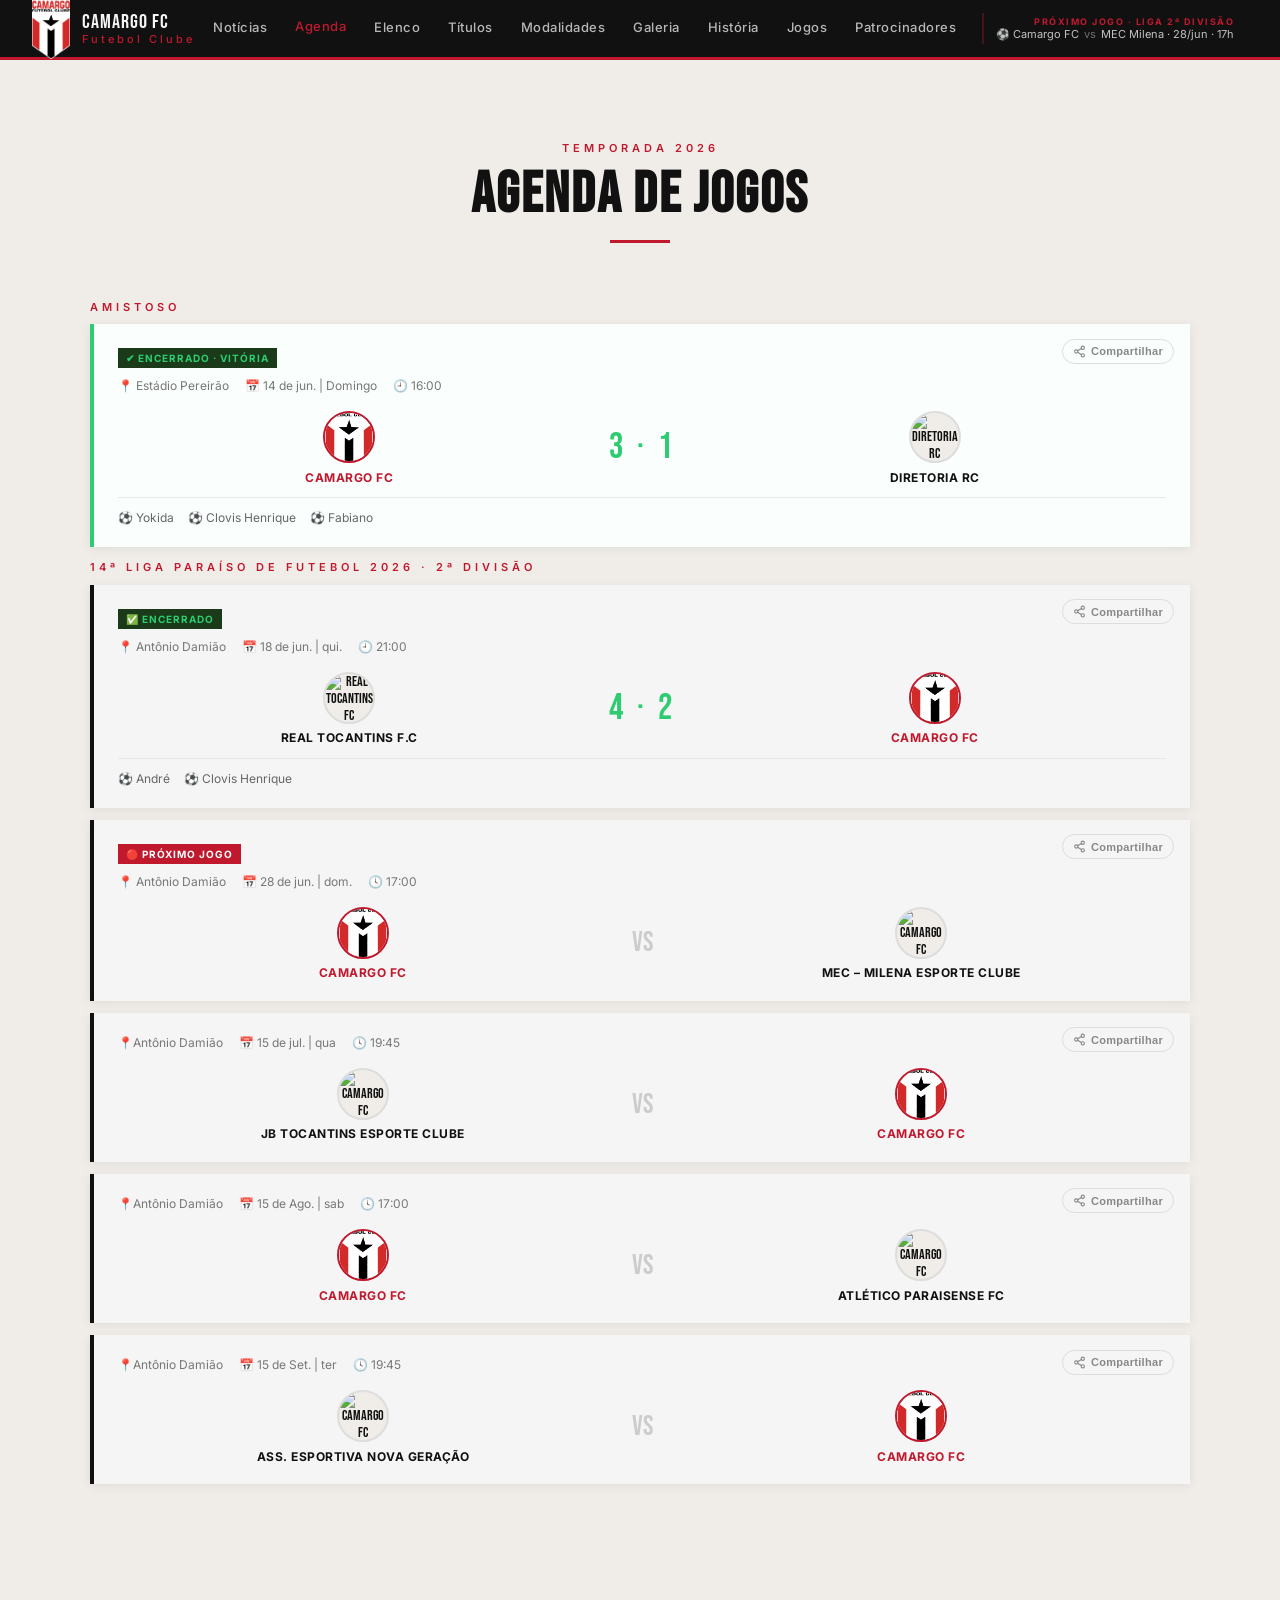
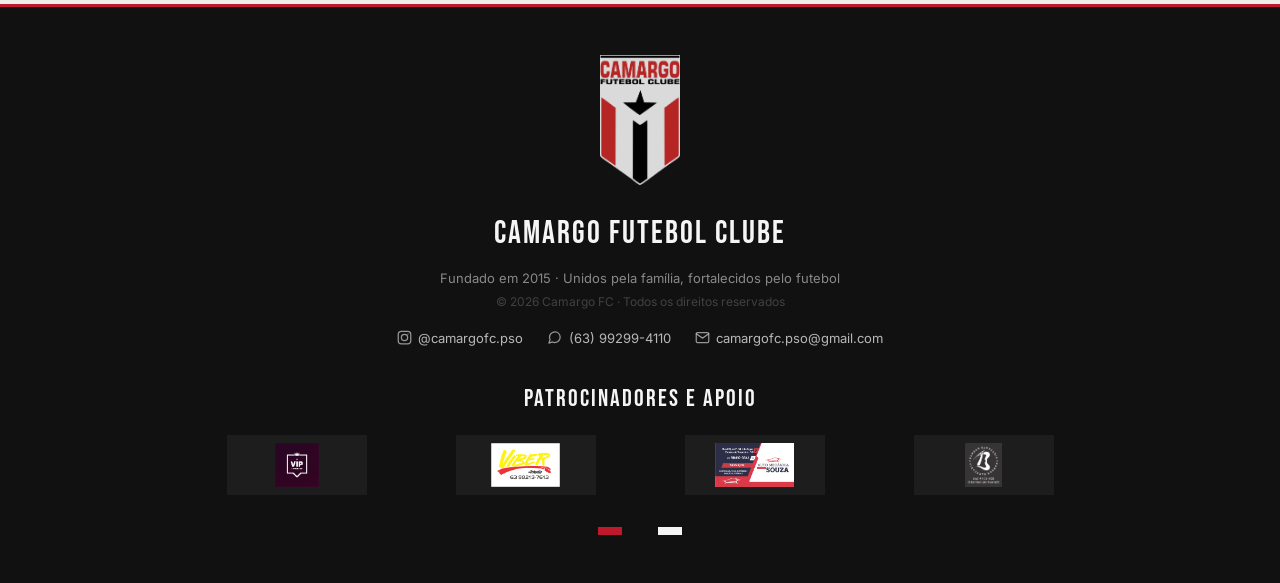
==== agenda.html @ 4cabebe1 "Update agenda.html" ====
<!DOCTYPE html>
<html lang="pt-BR">
<head>
<meta charset="UTF-8">
<meta name="viewport" content="width=device-width, initial-scale=1.0">
<title>Agenda · Camargo Futebol Clube</title>
<link href="https://fonts.googleapis.com/css2?family=Bebas+Neue&family=Inter:wght@400;500;600;700&display=swap" rel="stylesheet">
<link rel="stylesheet" href="style.css">
</head>
<body>

<!-- LIGHTBOX -->
<div id="lightbox">
  <button id="lb-fechar">✕</button>
  <div id="lb-contador"></div>
  <button id="lb-prev">&#8249;</button>
  <div id="lb-img-wrap">
    <img id="lb-img" src="" alt="">
  </div>
  <button id="lb-next">&#8250;</button>
  <div id="lb-legenda"><span id="lb-sub"></span></div>
</div>

<!-- NAV -->
<nav>
  <a class="nav-logo" href="index.html">
    <div class="nav-escudo"><img src="LOGOSITE.png" alt="Escudo Camargo FC"></div>
    <div class="nav-nome">Camargo FC <span>Futebol Clube</span></div>
  </a>
  <div class="nav-links">
    <a href="noticias.html#competicoes">Notícias</a>
    <a href="agenda.html#agenda" class="nav-ativo">Agenda</a>
    <a href="elenco.html#elenco">Elenco</a>
    <a href="titulos.html#titulos">Títulos</a>
    <a href="modalidades.html#modalidades">Modalidades</a>
    <a href="galeria.html#galeria">Galeria</a>
    <a href="historia.html#historia">História</a>
    <a href="jogos.html#jogos">Jogos</a>
    <a href="patrocinadores.html#patrocinadores">Patrocinadores</a>
  </div>
  <a href="agenda.html#agenda" class="nav-proximo-jogo">
    <span class="nav-pj-label">Próximo Jogo · Liga 2ª Divisão</span>
    <span class="nav-pj-info">⚽ Camargo FC <em>vs</em> MEC Milena · 28/jun · 17h</span>
  </a>
  <button class="nav-hamburger" id="navHamburger" aria-label="Menu">
    <span></span><span></span><span></span>
  </button>
</nav>

<!-- DRAWER MOBILE -->
<div class="nav-drawer" id="navDrawer">
  <a href="noticias.html#competicoes" class="drawer-link">Notícias</a>
  <a href="agenda.html#agenda" class="drawer-link">Agenda</a>
  <a href="elenco.html#elenco" class="drawer-link">Elenco</a>
  <a href="titulos.html#titulos" class="drawer-link">Títulos</a>
  <a href="modalidades.html#modalidades" class="drawer-link">Modalidades</a>
  <a href="galeria.html#galeria" class="drawer-link">Galeria</a>
  <a href="historia.html#historia" class="drawer-link">História</a>
  <a href="jogos.html#jogos" class="drawer-link">Jogos</a>
  <a href="patrocinadores.html#patrocinadores" class="drawer-link">Patrocinadores</a>
</div>
<div style="height:60px;"></div>

<!-- AGENDA -->
<section id="agenda">
  <div class="container">
    <div class="section-header">
      <p class="section-eyebrow">Temporada 2026</p>
      <h2 class="section-title">Agenda de Jogos</h2>
      <div class="section-divider"></div>
    </div>
   <!-- AMISTOSO -->
   <p class="section-eyebrow">AMISTOSO</p>
     <div class="agenda-grupo">
      <div class="agenda-jogo" style="border-left-color:#2ecc71; background:#fafffe;">
        <span class="agenda-badge-encerrado">✔ Encerrado · Vitória</span>
        <div class="agenda-jogo-meta">
          <span>📍 Estádio Pereirão</span>
          <span>📅 14 de jun. | Domingo</span>
          <span>🕘 16:00</span>
        </div>
        <div class="agenda-jogo-times">
          <div class="agenda-time destaque">
            <div class="agenda-time-escudo"><img src="LOGOSITE.png" alt="Camargo FC"></div>
            <div class="agenda-time-nome">Camargo FC</div>
          </div>
          <div class="agenda-placar-final">3 · 1</div>
          <div class="agenda-time">
            <div class="agenda-time-escudo"><img src="Diretoria.jpeg" alt="Diretoria RC"></div>
            <div class="agenda-time-nome">Diretoria RC</div>
          </div>
        </div>
        <div class="agenda-gols">
          <span class="agenda-gol-item">Yokida</span>
          <span class="agenda-gol-item">Clovis Henrique</span>
          <span class="agenda-gol-item">Fabiano</span>
        </div>
      </div>
    <!-- Jogo 1 -->
   <p class="section-eyebrow">14ª Liga Paraíso de Futebol 2026 · 2ª Divisão</p>
    <div class="agenda-grupo">
      <div class="agenda-jogo">
        <span class="agenda-badge-encerrado">✅ Encerrado</span>
        <div class="agenda-jogo-meta">
          <span>📍 Antônio Damião</span>
          <span>📅 18 de jun. | qui.</span>
          <span>🕘 21:00</span>
        </div>
        <div class="agenda-jogo-times">
          <div class="agenda-time">
            <div class="agenda-time-escudo"><img src="Real_tocantins.png" alt="Real Tocantins FC"></div>
            <div class="agenda-time-nome">Real Tocantins F.C</div>
          </div>
          <div class="agenda-placar-final">4 · 2</div>
          <div class="agenda-time destaque">
            <div class="agenda-time-escudo"><img src="LOGOSITE.png" alt="Camargo FC"></div>
            <div class="agenda-time-nome">Camargo FC</div>
          </div>
        </div>
        <div class="agenda-gols">
          <span class="agenda-gol-item">André</span>
          <span class="agenda-gol-item">Clovis Henrique</span>
        </div>
      </div>

      <!-- Jogo 2 -->
      <div class="agenda-jogo">
        <span class="agenda-badge-proximo">🔴 Próximo jogo</span>
        <div class="agenda-jogo-meta">
          <span>📍 Antônio Damião</span>
          <span>📅 28 de jun. | dom.</span>
          <span>🕓 17:00</span>
        </div>
        <div class="agenda-jogo-times">
          <div class="agenda-time destaque">
            <div class="agenda-time-escudo"><img src="LOGOSITE.png" alt="Camargo FC"></div>
            <div class="agenda-time-nome">Camargo FC</div>
          </div>
          <div class="agenda-vs">VS</div>
          <div class="agenda-time">
            <div class="agenda-time-escudo"><img src="Milena.png" alt="Camargo FC"></div>
            <div class="agenda-time-nome">MEC – Milena Esporte Clube</div>
          </div>
        </div>
      </div>

      <!-- Jogo 3 -->
      <div class="agenda-jogo">
        <div class="agenda-jogo-meta">
          <span>📍Antônio Damião</span>
          <span>📅 15 de jul. | qua </span>
          <span>🕓 19:45 </span>
        </div>
        <div class="agenda-jogo-times">
          <div class="agenda-time">
            <div class="agenda-time-escudo"><img src="JBtocantins.jpeg" alt="Camargo FC"></div>
            <div class="agenda-time-nome">JB Tocantins Esporte Clube</div>
          </div>
          <div class="agenda-vs">VS</div>
          <div class="agenda-time destaque">
            <div class="agenda-time-escudo"><img src="LOGOSITE.png" alt="Camargo FC"></div>
            <div class="agenda-time-nome">Camargo FC</div>
          </div>
        </div>
      </div>

      <!-- Jogo 4 -->
      <div class="agenda-jogo">
        <div class="agenda-jogo-meta">
          <span>📍Antônio Damião</span>
          <span>📅 15 de Ago. | sab </span>
          <span>🕓 17:00</span>
        </div>
        <div class="agenda-jogo-times">
          <div class="agenda-time destaque">
            <div class="agenda-time-escudo"><img src="LOGOSITE.png" alt="Camargo FC"></div>
            <div class="agenda-time-nome">Camargo FC</div>
          </div>
          <div class="agenda-vs">VS</div>
          <div class="agenda-time">
            <div class="agenda-time-escudo"><img src="Atl_paraisense.jpeg" alt="Camargo FC"></div>
            <div class="agenda-time-nome">Atlético Paraisense FC</div>
          </div>
        </div>
      </div>

      <!-- Jogo 5 -->
      <div class="agenda-jogo">
        <div class="agenda-jogo-meta">
          <span>📍Antônio Damião</span>
          <span>📅 15 de Set. | ter </span>
          <span>🕓 19:45</span>
        </div>
        <div class="agenda-jogo-times">
          <div class="agenda-time">
            <div class="agenda-time-escudo"><img src="NG.png" alt="Camargo FC"></div>
            <div class="agenda-time-nome">Ass. Esportiva Nova Geração</div>
          </div>
          <div class="agenda-vs">VS</div>
          <div class="agenda-time destaque">
            <div class="agenda-time-escudo"><img src="LOGOSITE.png" alt="Camargo FC"></div>
            <div class="agenda-time-nome">Camargo FC</div>
          </div>
        </div>
      </div>
    </div>
  </div>
</section>


<!-- FOOTER -->
<footer>
  <img class="footer-escudo" src="LOGOSITE.png" alt="Escudo Camargo FC">
  <div class="footer-logo">Camargo Futebol Clube</div>
  <p>Fundado em 2015 · Unidos pela família, fortalecidos pelo futebol</p>
  <p style="margin-top:0.25rem; font-size: 12px; opacity: 0.4;">© 2026 Camargo FC · Todos os direitos reservados</p>
  <div class="footer-contatos">
    <a href="https://instagram.com/camargofc.pso" target="_blank" rel="noopener" class="footer-contato-item">
      <svg viewBox="0 0 24 24" fill="none" stroke="currentColor" stroke-width="2" stroke-linecap="round" stroke-linejoin="round"><rect x="2" y="2" width="20" height="20" rx="5"/><circle cx="12" cy="12" r="5"/><circle cx="17.5" cy="6.5" r="1" fill="currentColor" stroke="none"/></svg>
      @camargofc.pso
    </a>
    <a href="https://wa.me/5563992994110" target="_blank" rel="noopener" class="footer-contato-item">
      <svg viewBox="0 0 24 24" fill="none" stroke="currentColor" stroke-width="2" stroke-linecap="round" stroke-linejoin="round"><path d="M21 11.5a8.38 8.38 0 0 1-.9 3.8 8.5 8.5 0 0 1-7.6 4.7 8.38 8.38 0 0 1-3.8-.9L3 21l1.9-5.7a8.38 8.38 0 0 1-.9-3.8 8.5 8.5 0 0 1 4.7-7.6 8.38 8.38 0 0 1 3.8-.9h.5a8.48 8.48 0 0 1 8 8v.5z"/></svg>
      (63) 99299-4110
    </a>
    <a href="mailto:camargofc.pso@gmail.com" class="footer-contato-item">
      <svg viewBox="0 0 24 24" fill="none" stroke="currentColor" stroke-width="2" stroke-linecap="round" stroke-linejoin="round"><path d="M4 4h16c1.1 0 2 .9 2 2v12c0 1.1-.9 2-2 2H4c-1.1 0-2-.9-2-2V6c0-1.1.9-2 2-2z"/><polyline points="22,6 12,13 2,6"/></svg>
      camargofc.pso@gmail.com
    </a>
  </div>

  
  <div class="footer-patro">
    <div class="footer-patro-title">Patrocinadores e Apoio</div>
    <!-- ALTERE APENAS O NOME DAS IMAGENS ABAIXO -->
    <div class="footer-patro-grid">
      <img src="VIP.png" alt="Patrocinador 1">
      <img src="VIBER.png" alt="Patrocinador 2">
      <img src="SOUZA.png" alt="Patrocinador 3">
      <img src="Bambam.png" alt="Patrocinador 4">
    </div>
  </div>

  <div class="footer-cores">
    <div class="footer-cor" style="background: #c0192e;"></div>
    <div class="footer-cor" style="background: #111111;"></div>
    <div class="footer-cor" style="background: #f5f5f5;"></div>
  </div>
</footer>

<script src="main.js"></script>

</body>
</html>
---- style.css ----
*, *::before, *::after { box-sizing: border-box; margin: 0; padding: 0; }

  :root {
    --vermelho: #c0192e;
    --vermelho-escuro: #8b1120;
    --preto: #111111;
    --preto-suave: #1c1c1c;
    --cinza-escuro: #2a2a2a;
    --cinza-medio: #3a3a3a;
    --branco: #f5f5f5;
    --cinza-claro: #f0ede8;
    --cinza-texto: #888;
    --sombra: rgba(0,0,0,0.2);
  }

  html { scroll-behavior: smooth; }

  body {
    font-family: 'Inter', sans-serif;
    background: var(--cinza-claro);
    color: var(--preto);
    line-height: 1.6;
  }

  /* NAV */
  nav {
    position: fixed; top: 0; left: 0; right: 0; z-index: 100;
    background: var(--preto);
    display: flex; align-items: center; justify-content: space-between;
    padding: 0 2rem; height: 60px;
    border-bottom: 3px solid var(--vermelho);
  }

  .nav-logo {
    display: flex; align-items: center; gap: 12px;
    text-decoration: none;
  }

  .nav-escudo {
    width: 38px; height: 38px;
    display: flex; align-items: center; justify-content: center;
  }
  .nav-escudo img { width: 38px; height: auto; }

  .nav-nome {
    font-family: 'Bebas Neue', sans-serif;
    font-size: 20px; color: var(--branco); letter-spacing: 1px;
    line-height: 1.1;
  }
  .nav-nome span { color: var(--vermelho); display: block; font-size: 11px; letter-spacing: 3px; font-family: 'Inter', sans-serif; font-weight: 500; }

  .nav-links { display: flex; gap: 0; }
  .nav-links a {
    color: rgba(255,255,255,0.7);
    text-decoration: none;
    font-size: 13px; font-weight: 500;
    padding: 0 14px; height: 60px;
    display: flex; align-items: center;
    border-bottom: 3px solid transparent;
    transition: color 0.2s, border-color 0.2s;
    letter-spacing: 0.5px;
  }
  .nav-links a:hover { color: var(--vermelho); border-bottom-color: var(--vermelho); }

  .nav-proximo-jogo {
    display: flex; flex-direction: column; align-items: flex-end;
    text-decoration: none; padding: 4px 14px 4px 12px;
    border-left: 2px solid rgba(192,25,46,0.3);
    transition: border-color 0.2s;
    margin-left: 0.5rem;
  }
  .nav-proximo-jogo:hover { border-color: var(--vermelho); }
  .nav-pj-label {
    font-size: 9px; font-weight: 700; letter-spacing: 1.5px;
    text-transform: uppercase; color: var(--vermelho); line-height: 1;
    margin-bottom: 3px;
  }
  .nav-pj-info {
    font-size: 11px; color: rgba(255,255,255,0.75); white-space: nowrap;
    line-height: 1;
  }
  .nav-pj-info em { font-style: normal; color: rgba(255,255,255,0.4); margin: 0 2px; }

  @media (max-width: 768px) {
    .nav-proximo-jogo { display: none; }
  }

  /* HERO */
  /* SECTIONS */
  section { padding: 5rem 2rem; }
  .container { max-width: 1100px; margin: 0 auto; }

  .section-header { text-align: center; margin-bottom: 3.5rem; }
  .section-eyebrow {
    font-size: 11px; font-weight: 600; letter-spacing: 4px;
    text-transform: uppercase; color: var(--vermelho);
    margin-bottom: 0.5rem;
  }
  .section-title {
    font-family: 'Bebas Neue', sans-serif;
    font-size: clamp(36px, 5vw, 58px);
    letter-spacing: 2px;
    color: var(--preto);
    line-height: 1;
  }
  .section-divider {
    width: 60px; height: 3px;
    background: var(--vermelho);
    margin: 1rem auto 0;
  }

  /* HISTÓRIA */
  #historia { background: var(--branco); }
  .historia-grid { display: grid; grid-template-columns: 1fr 1fr; gap: 3rem; align-items: start; }
  .historia-texto p { margin-bottom: 1rem; color: #333; font-size: 15px; line-height: 1.75; }
  .historia-texto p:first-child::first-letter {
    font-family: 'Bebas Neue', sans-serif;
    font-size: 60px; float: left; line-height: 0.8;
    margin-right: 8px; color: var(--vermelho); padding-top: 8px;
  }

  .timeline { padding-left: 0; list-style: none; }
  .timeline li {
    position: relative; padding: 0 0 1.5rem 1.5rem;
    border-left: 2px solid var(--vermelho);
    font-size: 14px; color: #444;
  }
  .timeline li:last-child { border-left-color: transparent; }
  .timeline li::before {
    content: '';
    position: absolute; left: -6px; top: 4px;
    width: 10px; height: 10px;
    border-radius: 50%; background: var(--vermelho);
    border: 2px solid var(--preto);
  }
  .timeline-year {
    font-family: 'Bebas Neue', sans-serif;
    font-size: 22px; color: var(--preto);
    display: block; line-height: 1; margin-bottom: 6px;
  }
  .timeline-sub {
    display: flex; align-items: baseline; gap: 8px;
    margin-top: 6px; font-size: 14px; color: #444;
  }
  .timeline-sub::before {
    content: '▸';
    color: var(--vermelho);
    font-size: 11px;
    flex-shrink: 0;
    margin-top: 1px;
  }

  /* TÍTULOS */
  #titulos { background: var(--preto); }
  #titulos .section-title { color: var(--branco); }
  #titulos .section-eyebrow { color: #e84d60; }

  .titulos-grid {
    display: grid;
    grid-template-columns: repeat(auto-fit, minmax(220px, 1fr));
    gap: 1.5rem;
  }

  .titulo-card {
    background: rgba(255,255,255,0.05);
    border: 1px solid rgba(192,25,46,0.3);
    padding: 1.75rem 1.5rem;
    text-align: center;
    transition: background 0.2s, transform 0.2s;
  }
  .titulo-card:hover { background: rgba(192,25,46,0.15); transform: translateY(-4px); }

  .titulo-icon { font-size: 42px; margin-bottom: 0.75rem; display: block; }
  .titulo-nome {
    font-family: 'Bebas Neue', sans-serif;
    font-size: 20px; color: var(--vermelho); letter-spacing: 1px;
    margin-bottom: 0.25rem;
  }
  .titulo-qtd {
    font-family: 'Bebas Neue', sans-serif;
    font-size: 48px; color: var(--branco); line-height: 1;
    margin-bottom: 0.25rem;
  }
  .titulo-anos { font-size: 12px; color: rgba(255,255,255,0.45); }

  /* COMPETIÇÕES */
  #competicoes { background: var(--cinza-claro); }

  .comp-grid {
    display: grid;
    grid-template-columns: repeat(auto-fit, minmax(280px, 1fr));
    gap: 1.5rem;
  }

  .comp-card {
    background: var(--branco);
    border-top: 4px solid var(--preto);
    padding: 1.75rem;
    box-shadow: 0 2px 16px var(--sombra);
  }
  .comp-card:hover { border-top-color: var(--vermelho); }

  .comp-badge {
    display: inline-block;
    background: var(--preto);
    color: white;
    font-size: 11px; font-weight: 600;
    letter-spacing: 2px; text-transform: uppercase;
    padding: 3px 10px; margin-bottom: 1rem;
  }
  .comp-badge.ativo { background: var(--vermelho); color: white; }
  .comp-badge.encerrado { background: #888; }

  .comp-nome {
    font-family: 'Bebas Neue', sans-serif;
    font-size: 26px; letter-spacing: 1px;
    color: var(--preto); margin-bottom: 0.5rem; line-height: 1.1;
  }
  .comp-desc { font-size: 14px; color: #555; line-height: 1.6; margin-bottom: 1rem; }
  .comp-info { display: flex; gap: 1rem; font-size: 12px; color: #888; }

  /* MODALIDADES */
  #modalidades { background: var(--vermelho); }
  #modalidades .section-title { color: var(--branco); }
  #modalidades .section-eyebrow { color: rgba(255,255,255,0.7); }

  .modal-grid {
    display: grid;
    grid-template-columns: repeat(auto-fit, minmax(200px, 1fr));
    gap: 1.5rem;
  }

  .modal-card {
    background: rgba(0,0,0,0.2);
    border: 1px solid rgba(255,255,255,0.15);
    padding: 2rem 1.5rem;
    text-align: center;
    transition: background 0.2s;
  }
  .modal-card:hover { background: rgba(0,0,0,0.3); }

  .modal-icon { font-size: 48px; display: block; margin-bottom: 1rem; }
  .modal-nome {
    font-family: 'Bebas Neue', sans-serif;
    font-size: 22px; color: var(--branco);
    letter-spacing: 1px; margin-bottom: 0.5rem;
  }
  .modal-desc { font-size: 13px; color: rgba(255,255,255,0.7); line-height: 1.55; }

  /* ELENCO */
  #elenco { background: var(--branco); }

  .elenco-filtros {
    display: flex; gap: 0.75rem; margin-bottom: 2.5rem;
    justify-content: center; flex-wrap: wrap;
  }
  .filtro-btn {
    padding: 8px 20px; font-size: 13px; font-weight: 600;
    border: 2px solid var(--preto);
    background: transparent; color: var(--preto);
    cursor: pointer; letter-spacing: 0.5px;
    transition: background 0.2s, color 0.2s, border-color 0.2s;
  }
  .filtro-btn.ativo, .filtro-btn:hover { background: var(--vermelho); color: white; border-color: var(--vermelho); }

  .elenco-grid {
    display: grid;
    grid-template-columns: repeat(auto-fill, minmax(160px, 1fr));
    gap: 1.25rem;
  }

  .jogador-card {
    background: var(--cinza-claro);
    border-top: 3px solid var(--preto);
    text-align: center;
    padding: 1.5rem 1rem 1.25rem;
    transition: box-shadow 0.2s, transform 0.2s, border-top-color 0.2s;
    cursor: default;
    position: relative;
  }
  .jogador-card:hover { box-shadow: 0 6px 24px var(--sombra); transform: translateY(-3px); border-top-color: var(--vermelho); }

  .jogador-avatar {
    width: 90px; height: 120px;
    border-radius: 4px;
    background: var(--preto);
    color: white;
    font-family: 'Bebas Neue', sans-serif;
    font-size: 22px;
    display: flex; align-items: center; justify-content: center;
    margin: 0 auto 0.75rem;
    border: 3px solid var(--vermelho);
    overflow: hidden;
    position: relative;
  }

  .jogador-avatar img {
    width: 100%;
    height: 100%;
    object-fit: cover;
    object-position: top center;
    border-radius: 4px;
    display: block;
  }

  .jogador-numero {
    font-size: 11px; color: #999; line-height: 1;
    margin-bottom: 0.3rem; letter-spacing: 1px; text-transform: uppercase;
  }
  .jogador-nome { font-family: 'Bebas Neue', sans-serif; font-size: 22px; color: var(--preto); letter-spacing: 1px; line-height: 1.1; margin-bottom: 0.2rem; }
  .jogador-posicao { font-size: 11px; color: #888; letter-spacing: 1px; text-transform: uppercase; }
  .jogador-posicao-badge {
    display: inline-block; margin-top: 0.5rem;
    font-size: 10px; font-weight: 700; letter-spacing: 1px;
    padding: 2px 8px;
    background: var(--preto); color: white;
  }

  /* ===== COMISSÃO TÉCNICA ===== */
  .comissao-header {
    display: flex; align-items: center; gap: 1rem;
    margin: 3rem 0 1.5rem;
  }
  .comissao-label {
    font-size: 11px; font-weight: 700; letter-spacing: 3px;
    text-transform: uppercase; color: var(--vermelho);
    white-space: nowrap;
  }
  .comissao-linha { flex: 1; height: 1px; background: rgba(192,25,46,0.2); }

  .comissao-grid {
    display: grid;
    grid-template-columns: repeat(auto-fill, minmax(160px, 1fr));
    gap: 1.25rem;
  }

  .comissao-card {
    background: var(--preto);
    border-top: 3px solid var(--vermelho);
    text-align: center;
    padding: 1.5rem 1rem 1.25rem;
    transition: box-shadow 0.2s, transform 0.2s;
  }
  .comissao-card:hover { box-shadow: 0 6px 24px rgba(192,25,46,0.25); transform: translateY(-3px); }

  .comissao-avatar {
    width: 90px; height: 120px;
    border-radius: 4px;
    background: #1c1c1c;
    display: flex; align-items: center; justify-content: center;
    margin: 0 auto 0.75rem;
    border: 3px solid rgba(192,25,46,0.4);
    overflow: hidden;
    position: relative;
  }
  .comissao-avatar img {
    width: 100%; height: 100%;
    object-fit: cover; object-position: top center;
    border-radius: 4px; display: block;
  }
  .comissao-avatar-placeholder {
    font-size: 38px; line-height: 1; opacity: 0.4;
  }

  .comissao-cargo {
    font-size: 10px; font-weight: 700; letter-spacing: 1.5px;
    text-transform: uppercase; color: var(--vermelho);
    margin-bottom: 0.2rem; line-height: 1;
  }
  .comissao-nome {
    font-family: 'Bebas Neue', sans-serif;
    font-size: 20px; color: var(--branco);
    letter-spacing: 1px; line-height: 1.1; margin-bottom: 0.2rem;
  }
  .comissao-idade { font-size: 11px; color: rgba(255,255,255,0.35); letter-spacing: 1px; }
  .comissao-badge {
    display: inline-block; margin-top: 0.5rem;
    font-size: 10px; font-weight: 700; letter-spacing: 1px;
    padding: 2px 8px;
    background: rgba(192,25,46,0.2); color: var(--vermelho);
    border: 1px solid rgba(192,25,46,0.35);
  }


  /* ===== PATROCINADORES ===== */
  #patrocinadores { background: var(--branco); }
  .patro-grid {
    display: grid;
    grid-template-columns: repeat(auto-fit, minmax(180px, 1fr));
    gap: 1.25rem;
  }
  .patro-card {
    background: var(--cinza-claro);
    border-top: 3px solid var(--vermelho);
    min-height: 130px;
    display: flex;
    flex-direction: column;
    align-items: center;
    justify-content: center;
    padding: 1rem;
    text-align: center;
    gap: 0.6rem;
  }
  .patro-card img {
    width: 100%;
    max-width: 160px;
    height: 90px;
    max-height: 90px;
    object-fit: contain;
    display: block;
    margin: 0 auto;
  }
  .patro-instagram {
    display: inline-flex; align-items: center; gap: 5px;
    font-size: 11px; font-weight: 600; letter-spacing: 0.3px;
    color: var(--vermelho);
    text-decoration: none;
    padding: 4px 10px;
    border: 1.5px solid rgba(192,25,46,0.35);
    border-radius: 20px;
    transition: background 0.2s, border-color 0.2s, color 0.2s;
  }
  .patro-instagram:hover { background: var(--vermelho); color: white; border-color: var(--vermelho); }
  .patro-instagram svg { width: 13px; height: 13px; flex-shrink: 0; }
  .patro-nome {
    font-family: 'Bebas Neue', sans-serif;
    letter-spacing: 1px;
    color: var(--preto);
  }

  .footer-patro {
    margin: 2rem auto;
    max-width: 900px;
  }
  .footer-patro-title {
    color: var(--branco);
    font-family: 'Bebas Neue', sans-serif;
    letter-spacing: 2px;
    font-size: 24px;
    margin-bottom: 1rem;
  }
  .footer-patro-grid {
    display: grid;
    grid-template-columns: repeat(auto-fit, minmax(100px, 1fr));
    gap: 1rem;
    align-items: center;
  }
  .footer-patro-grid img {
    width: 100%;
    max-width: 140px;
    height: 60px;
    max-height: 60px;
    object-fit: contain;
    background: rgba(255,255,255,0.05);
    padding: 8px;
    display: block;
    margin: 0 auto;
  }

  /* FOOTER */
  footer {
    background: var(--preto);
    color: rgba(255,255,255,0.5);
    text-align: center;
    padding: 3rem 2rem;
    border-top: 3px solid var(--vermelho);
  }
  footer .footer-logo {
    font-family: 'Bebas Neue', sans-serif;
    font-size: 32px; color: var(--branco);
    letter-spacing: 2px; margin-bottom: 0.5rem;
  }
  footer .footer-escudo {
    width: 80px; height: auto;
    margin: 0 auto 1rem;
    opacity: 0.85;
  }
  footer p { font-size: 13px; margin-bottom: 0.25rem; }
  /* CONTATOS NO FOOTER */
  .footer-contatos {
    display: flex;
    flex-wrap: wrap;
    justify-content: center;
    gap: 0.6rem 1.5rem;
    margin: 1rem 0 0.5rem;
  }
  .footer-contato-item {
    display: flex;
    align-items: center;
    gap: 0.4rem;
    font-size: 13px;
    color: rgba(255,255,255,0.7);
    text-decoration: none;
    transition: color 0.2s;
  }
  .footer-contato-item:hover { color: var(--vermelho); }
  .footer-contato-item svg { width: 15px; height: 15px; flex-shrink: 0; opacity: 0.8; }

  .footer-cores {
    display: flex; gap: 6px; justify-content: center; margin-top: 1rem;
  }
  .footer-cor { width: 24px; height: 8px; }

  /* ===== RESPONSIVE — MOBILE (≤768px) ===== */
  @media (max-width: 768px) {

    /* — NAV — */
    nav { padding: 0 1rem; height: 56px; }
    .nav-links { display: none; }
    .nav-nome { font-size: 17px; }
    .nav-proximo-jogo { display: none; }

    /* Menu hamburguer */
    .nav-hamburger {
      display: flex; flex-direction: column; justify-content: center;
      gap: 5px; cursor: pointer; padding: 8px;
      background: none; border: none;
    }
    .nav-hamburger span {
      display: block; width: 22px; height: 2px;
      background: var(--branco); border-radius: 2px;
      transition: transform 0.3s, opacity 0.3s;
    }
    .nav-hamburger.aberto span:nth-child(1) { transform: translateY(7px) rotate(45deg); }
    .nav-hamburger.aberto span:nth-child(2) { opacity: 0; }
    .nav-hamburger.aberto span:nth-child(3) { transform: translateY(-7px) rotate(-45deg); }

    /* Drawer mobile */
    .nav-drawer {
      position: fixed; top: 56px; left: 0; right: 0; bottom: 0;
      background: rgba(0,0,0,0.97);
      display: none; flex-direction: column;
      align-items: center; justify-content: center;
      gap: 0; z-index: 99;
      border-top: 2px solid var(--vermelho);
    }
    .nav-drawer.aberto { display: flex; }
    .nav-drawer a {
      color: rgba(255,255,255,0.8);
      text-decoration: none;
      font-family: 'Bebas Neue', sans-serif;
      font-size: 28px; letter-spacing: 3px;
      padding: 14px 2rem; width: 100%; text-align: center;
      border-bottom: 1px solid rgba(255,255,255,0.06);
      transition: color 0.2s, background 0.2s;
    }
    .nav-drawer a:hover { color: var(--vermelho); background: rgba(192,25,46,0.07); }

    /* — HERO — */
    .hero { min-height: auto; }
    .hero-content { flex-direction: column; text-align: center; gap: 1.25rem; }
    .hero-escudo { width: 100px; }
    .hero h1 { font-size: 40px; }
    .hero-sub { font-size: 11px; letter-spacing: 3px; }
    .hero-stats { justify-content: center; flex-wrap: wrap; gap: 1rem; }
    .hero-stat { min-width: 70px; }
    .hero-stat-num { font-size: 34px; }
    .hero-btn { padding: 12px 28px; font-size: 12px; }

    /* — SEÇÕES GERAIS — */
    section { padding: 2.5rem 1.25rem; }
    .container { padding: 0; }
    .section-title { font-size: 30px; }
    .section-eyebrow { font-size: 10px; }

    /* — HISTÓRIA — */
    .historia-grid { grid-template-columns: 1fr; gap: 2rem; }
    .historia-texto p { font-size: 14px; }

    /* — TÍTULOS — */
    .titulos-grid { grid-template-columns: repeat(2, 1fr); gap: 0.75rem; }
    .titulo-card { padding: 1rem 0.75rem; }
    .titulo-icon { font-size: 26px; }
    .titulo-qtd { font-size: 36px; }
    .titulo-nome { font-size: 16px; }

    /* — COMPETIÇÕES — */
    .comp-grid { grid-template-columns: 1fr; gap: 1rem; }
    .comp-card { padding: 1.25rem; }
    .comp-nome { font-size: 20px; }

    /* — MODALIDADES — */
    .modal-grid { grid-template-columns: repeat(2, 1fr); gap: 1rem; }
    .modal-card { padding: 1.5rem 1rem; }
    .modal-icon { font-size: 36px; }
    .modal-nome { font-size: 18px; }

    /* — ELENCO — */
    .elenco-filtros { flex-wrap: wrap; gap: 0.4rem; justify-content: center; }
    .filtro-btn { font-size: 11px; padding: 7px 11px; }
    .elenco-grid { grid-template-columns: repeat(3, 1fr); gap: 0.6rem; }
    .jogador-card { padding: 0.85rem 0.5rem; }
    .jogador-avatar { width: 56px; height: 74px; font-size: 14px; }
    .jogador-nome { font-size: 13px; }
    .jogador-posicao { font-size: 10px; }
    .jogador-numero { font-size: 9px; }
    .jogador-posicao-badge { font-size: 9px; padding: 2px 5px; margin-top: 3px; }
    .comissao-grid { grid-template-columns: repeat(3, 1fr); gap: 0.6rem; }
    .comissao-card { padding: 0.85rem 0.5rem; }
    .comissao-avatar { width: 56px; height: 74px; }
    .comissao-avatar-placeholder { font-size: 26px; }
    .comissao-nome { font-size: 15px; }
    .comissao-cargo { font-size: 9px; }
    .comissao-idade { font-size: 9px; }
    .comissao-header { margin: 2rem 0 1rem; }

    /* — AGENDA — */
    .agenda-jogo { padding: 0.9rem 1rem; }
    .agenda-time-escudo { width: 44px; height: 44px; font-size: 11px; }
    .agenda-time-nome { font-size: 11px; }
    .agenda-vs { font-size: 22px; }
    .agenda-placar-final { font-size: 28px; }
    .agenda-jogo-meta { gap: 0.4rem; font-size: 11px; }
    .agenda-gols { font-size: 11px; }

    /* — JOGOS — */
    .jogos-tabs { flex-wrap: wrap; gap: 0; }
    .jogos-tab { font-size: 11px; padding: 9px 10px; }
    .jogos-filtros { flex-direction: column; gap: 0.75rem; }
    .jogos-search-wrap { min-width: unset; width: 100%; }
    .jogos-result-filters { justify-content: flex-start; }
    .res-btn { font-size: 11px; padding: 7px 10px; }
    .jstat-num { font-size: 22px; }
    .jstat-label { font-size: 9px; }
    .td-tipo, .td-local { display: none; }
    .jogos-tabela { font-size: 12px; }
    .jogos-tabela thead th { padding: 8px 8px; font-size: 9px; }
    .jogos-tabela td { padding: 8px 8px; }
    .placar-badge { font-size: 14px; padding: 3px 7px; }

    /* — GALERIA — */
    .galeria-tabs { flex-wrap: wrap; }
    .galeria-tab { font-size: 12px; padding: 9px 12px; }
    .galeria-grid { grid-template-columns: repeat(2, 1fr); gap: 0.6rem; }
    .galeria-card-titulo { font-size: 14px; }
    .galeria-card-desc { font-size: 11px; }

    /* — LIGHTBOX mobile — */
    #lb-prev { left: 4px; padding: 10px 12px; font-size: 22px; }
    #lb-next { right: 4px; padding: 10px 12px; font-size: 22px; }
    #lb-fechar { top: 12px; right: 12px; font-size: 26px; }
    #lb-img { max-height: 70vh; }
    #lb-legenda { font-size: 16px; margin-top: 0.6rem; }
    #lb-sub { font-size: 11px; }

    /* — TIMELINE — */
    .timeline { padding-left: 0.75rem; }
    .timeline li { font-size: 13px; padding-left: 1.1rem; }
    .timeline-year { font-size: 17px; }
    .timeline-sub { font-size: 12px; }

    /* — FOOTER — */
    footer { padding: 2rem 1.25rem; }
    .footer-escudo { width: 56px; }
    .footer-logo { font-size: 24px; }
    footer p { font-size: 12px; }
  }

  /* ===== RESPONSIVE — TELAS PEQUENAS (≤480px) ===== */
  @media (max-width: 480px) {
    .hero h1 { font-size: 34px; }
    .hero-escudo { width: 80px; }
    .titulos-grid { grid-template-columns: repeat(2, 1fr); }
    .modal-grid { grid-template-columns: 1fr; }
    .elenco-grid { grid-template-columns: repeat(2, 1fr); }
    .comissao-grid { grid-template-columns: repeat(2, 1fr); }
    .galeria-grid { grid-template-columns: 1fr; }
    .agenda-jogo-times { flex-wrap: wrap; justify-content: center; gap: 0.5rem; }
    .agenda-time { min-width: 80px; }
    .jogos-stats-bar { flex-wrap: wrap; }
    .jstat { min-width: calc(33% - 1px); }
  }

  /* ===== RESPONSIVE — MUITO PEQUENO (≤360px) ===== */
  @media (max-width: 360px) {
    .hero h1 { font-size: 28px; }
    .hero-stat-num { font-size: 28px; }
    .elenco-grid { grid-template-columns: repeat(2, 1fr); }
    .titulos-grid { grid-template-columns: 1fr; }
    nav { padding: 0 0.75rem; }
    .nav-nome { font-size: 15px; }
  }

  /* ===== JOGOS ===== */
  #jogos { background: var(--preto); }
  #jogos .section-title { color: var(--branco); }
  #jogos .section-eyebrow { color: #e84d60; }

  .jogos-tabs {
    display: flex; flex-wrap: wrap; gap: 0;
    border-bottom: 2px solid #2a2a2a;
    margin-bottom: 1.5rem;
  }
  .jogos-tab {
    padding: 12px 18px;
    background: transparent;
    color: rgba(255,255,255,0.5);
    border: none; border-bottom: 3px solid transparent;
    cursor: pointer; font-size: 13px; font-weight: 600;
    letter-spacing: 0.5px; margin-bottom: -2px;
    transition: color 0.2s, border-color 0.2s;
    white-space: nowrap;
  }
  .jogos-tab:hover { color: rgba(255,255,255,0.8); }
  .jogos-tab.ativo { color: var(--vermelho); border-bottom-color: var(--vermelho); }

  .jogos-tab-content { display: none; }
  .jogos-tab-content.ativo { display: block; }

  .jogos-filtros {
    display: flex; gap: 1rem; align-items: center;
    flex-wrap: wrap; margin-bottom: 1.5rem;
  }
  .jogos-search-wrap { flex: 1; min-width: 220px; }
  .jogos-search-wrap input {
    width: 100%; padding: 10px 14px;
    background: #1c1c1c; border: 1px solid #333;
    color: var(--branco); font-size: 13px;
    outline: none; font-family: 'Inter', sans-serif;
  }
  .jogos-search-wrap input::placeholder { color: #555; }
  .jogos-search-wrap input:focus { border-color: var(--vermelho); }

  .jogos-result-filters { display: flex; gap: 6px; flex-wrap: wrap; }
  .res-btn {
    padding: 8px 14px; font-size: 12px; font-weight: 600;
    border: 1px solid #333; background: transparent;
    color: rgba(255,255,255,0.5); cursor: pointer;
    letter-spacing: 0.5px; transition: all 0.2s;
  }
  .res-btn.ativo, .res-btn:hover { border-color: #666; color: var(--branco); background: #2a2a2a; }
  .res-btn.vitoria.ativo { background: #1a4a1a; border-color: #27ae60; color: #2ecc71; }
  .res-btn.empate.ativo { background: #2a2a0a; border-color: #b8860b; color: #f1c40f; }
  .res-btn.derrota.ativo { background: #4a1a1a; border-color: var(--vermelho); color: #e74c3c; }

  .jogos-stats-bar {
    display: flex; flex-wrap: wrap; gap: 1px;
    margin-bottom: 1.5rem;
  }
  .jstat {
    flex: 1; min-width: 80px;
    background: #1c1c1c; padding: 1rem 0.5rem;
    text-align: center; border-top: 3px solid #2a2a2a;
  }
  .jstat-v { border-top-color: #27ae60; }
  .jstat-e { border-top-color: #b8860b; }
  .jstat-d { border-top-color: var(--vermelho); }
  .jstat-num {
    font-family: 'Bebas Neue', sans-serif;
    font-size: 28px; color: var(--branco); display: block; line-height: 1;
  }
  .jstat-label {
    font-size: 10px; color: #666; text-transform: uppercase;
    letter-spacing: 1px; font-weight: 600;
  }

  .tabela-wrap { overflow-x: auto; }
  .jogos-tabela {
    width: 100%; border-collapse: collapse;
    font-size: 13px;
  }
  .jogos-tabela thead th {
    background: #1c1c1c; color: #888;
    font-size: 10px; font-weight: 700;
    letter-spacing: 1.5px; text-transform: uppercase;
    padding: 10px 12px; text-align: left;
    border-bottom: 1px solid #2a2a2a;
    white-space: nowrap;
  }
  .jogos-tabela tbody tr {
    border-bottom: 1px solid #1a1a1a;
    transition: background 0.15s;
  }
  .jogos-tabela tbody tr:hover { background: #1a1a1a; }
  .jogos-tabela tbody tr[style*="display: none"] { display: none !important; }
  .jogos-tabela td {
    padding: 9px 12px; color: rgba(255,255,255,0.75);
    vertical-align: middle;
  }
  .td-num { color: #444; font-size: 11px; width: 36px; }
  .td-data { white-space: nowrap; color: #666; font-size: 12px; width: 90px; }
  .td-adv { font-weight: 600; color: var(--branco); }
  .td-placar { width: 80px; text-align: center; }
  .td-res { width: 60px; text-align: center; }
  .td-tipo { font-size: 12px; color: #777; }
  .td-local { font-size: 11px; color: #555; white-space: nowrap; }

  .placar-badge {
    display: inline-block; padding: 4px 10px;
    font-family: 'Bebas Neue', sans-serif;
    font-size: 16px; letter-spacing: 1px;
    background: #1c1c1c;
    color: var(--branco);
  }
  .placar-badge.res-v { color: #2ecc71; }
  .placar-badge.res-e { color: #f1c40f; }
  .placar-badge.res-d { color: #e74c3c; }

  .res-pill {
    display: inline-block; padding: 2px 8px;
    font-size: 10px; font-weight: 800;
    letter-spacing: 1px;
    background: #2a2a2a; color: #777;
  }
  .res-pill.res-v { background: #1a3a1a; color: #2ecc71; }
  .res-pill.res-e { background: #2a2a0a; color: #f1c40f; }
  .res-pill.res-d { background: #3a1a1a; color: #e74c3c; }

  /* ===== AGENDA ===== */
  #agenda { background: var(--cinza-claro); }

  .agenda-grupo { margin-bottom: 2.5rem; }

  .agenda-competicao {
    font-size: 11px; font-weight: 700; letter-spacing: 2px;
    text-transform: uppercase; color: var(--vermelho);
    margin-bottom: 1rem; padding-bottom: 0.4rem;
    border-bottom: 2px solid rgba(192,25,46,0.2);
  }

  .agenda-jogo {
    background: var(--branco);
    border-left: 4px solid var(--preto);
    padding: 1.25rem 1.5rem;
    margin-bottom: 0.75rem;
    box-shadow: 0 2px 10px rgba(0,0,0,0.07);
    transition: border-color 0.2s, transform 0.2s;
    position: relative;
  }
  .agenda-jogo:hover { border-color: var(--vermelho); transform: translateX(4px); }

  .compartilhar-btn {
    position: absolute;
    top: 0.9rem; right: 1rem;
    display: flex; align-items: center; gap: 5px;
    background: transparent;
    border: 1.5px solid #ddd;
    color: #888;
    font-size: 11px; font-weight: 600;
    letter-spacing: 0.3px;
    padding: 5px 10px;
    border-radius: 20px;
    cursor: pointer;
    transition: border-color 0.2s, color 0.2s, background 0.2s;
    z-index: 2;
  }
  .compartilhar-btn:hover { border-color: var(--vermelho); color: var(--vermelho); background: rgba(192,25,46,0.06); }
  .compartilhar-btn svg { width: 13px; height: 13px; flex-shrink: 0; }
  .compartilhar-btn.copiado { border-color: #2ecc71; color: #2ecc71; background: rgba(46,204,113,0.08); }

  .jogador-compartilhar {
    position: absolute;
    top: 0.6rem; right: 0.6rem;
    width: 26px; height: 26px;
    display: flex; align-items: center; justify-content: center;
    background: rgba(255,255,255,0.9);
    border: 1.5px solid #ddd;
    border-radius: 50%;
    cursor: pointer;
    transition: border-color 0.2s, background 0.2s;
    z-index: 2;
  }
  .jogador-compartilhar svg { width: 13px; height: 13px; color: #888; transition: color 0.2s; }
  .jogador-compartilhar:hover { border-color: var(--vermelho); background: white; }
  .jogador-compartilhar:hover svg { color: var(--vermelho); }
  .jogador-compartilhar.copiado { border-color: #2ecc71; }
  .jogador-compartilhar.copiado svg { color: #2ecc71; }

  .agenda-jogo-meta {
    display: flex; align-items: center; gap: 1rem;
    font-size: 12px; color: #777; margin-bottom: 1rem;
    flex-wrap: wrap;
  }
  .agenda-jogo-meta span { display: flex; align-items: center; gap: 5px; }

  .agenda-jogo-times {
    display: flex; align-items: center; justify-content: space-between;
    gap: 1rem;
  }
  .agenda-time {
    display: flex; flex-direction: column; align-items: center;
    gap: 0.4rem; flex: 1;
  }
  .agenda-time-escudo {
    width: 52px; height: 52px;
    background: var(--cinza-claro);
    border-radius: 50%;
    display: flex; align-items: center; justify-content: center;
    font-family: 'Bebas Neue', sans-serif;
    font-size: 14px; color: var(--preto);
    border: 2px solid #ddd;
    text-align: center; line-height: 1.2;
    overflow: hidden;
  }
  .agenda-time-escudo img { width: 100%; height: 100%; object-fit: cover; }
  .agenda-time-nome {
    font-size: 12px; font-weight: 700; color: var(--preto);
    text-align: center; line-height: 1.3;
    text-transform: uppercase; letter-spacing: 0.5px;
  }
  .agenda-time.destaque .agenda-time-escudo { border-color: var(--vermelho); }
  .agenda-time.destaque .agenda-time-nome { color: var(--vermelho); }

  .agenda-vs {
    font-family: 'Bebas Neue', sans-serif;
    font-size: 28px; color: #ccc;
    flex-shrink: 0; padding: 0 0.5rem;
  }

  .agenda-badge-proximo {
    display: inline-block;
    background: var(--vermelho); color: white;
    font-size: 10px; font-weight: 700; letter-spacing: 1px;
    padding: 2px 8px; margin-bottom: 0.5rem;
    text-transform: uppercase;
  }
  .agenda-badge-encerrado {
    display: inline-block;
    background: #1a3a1a; color: #2ecc71;
    font-size: 10px; font-weight: 700; letter-spacing: 1px;
    padding: 2px 8px; margin-bottom: 0.5rem;
    text-transform: uppercase;
  }
  .agenda-placar-final {
    font-family: 'Bebas Neue', sans-serif;
    font-size: 36px; letter-spacing: 4px; color: #2ecc71;
    line-height: 1; flex-shrink: 0; padding: 0 0.75rem;
  }
  .agenda-gols {
    border-top: 1px solid #e8e8e8; margin-top: 0.75rem;
    padding-top: 0.6rem; font-size: 12px; color: #666;
    display: flex; flex-wrap: wrap; gap: 4px 14px;
  }
  .agenda-gol-item::before { content: '⚽ '; }

  /* ===== GALERIA ===== */
  #galeria { background: var(--preto); }
  #galeria .section-title { color: var(--branco); }
  #galeria .section-eyebrow { color: #e84d60; }

  .galeria-tabs {
    display: flex; gap: 0; flex-wrap: wrap;
    border-bottom: 2px solid #2a2a2a;
    margin-bottom: 2rem;
  }
  .galeria-tab {
    padding: 10px 18px;
    background: transparent; border: none;
    border-bottom: 3px solid transparent; margin-bottom: -2px;
    color: rgba(255,255,255,0.45); font-size: 13px; font-weight: 600;
    letter-spacing: 0.5px; cursor: pointer;
    transition: color 0.2s, border-color 0.2s;
  }
  .galeria-tab:hover { color: rgba(255,255,255,0.8); }
  .galeria-tab.ativo { color: var(--vermelho); border-bottom-color: var(--vermelho); }

  .galeria-tab-content { display: none; }
  .galeria-tab-content.ativo { display: block; }

  .galeria-grid {
    display: grid;
    grid-template-columns: repeat(auto-fill, minmax(260px, 1fr));
    gap: 1.25rem;
  }

  .galeria-card {
    background: #1c1c1c;
    border: 1px solid #2a2a2a;
    overflow: hidden;
    transition: transform 0.2s, border-color 0.2s;
    cursor: pointer;
  }
  .galeria-card:hover { transform: translateY(-4px); border-color: var(--vermelho); }

  .galeria-card-img {
    width: 100%; aspect-ratio: 4/3;
    background: #2a2a2a;
    display: flex; align-items: center; justify-content: center;
    overflow: hidden; position: relative;
  }
  .galeria-card-img.portrait { aspect-ratio: 3/4; }
  .galeria-card-img img { width: 100%; height: 100%; object-fit: cover; object-position: top center; }
  .galeria-card-img .galeria-placeholder {
    display: flex; flex-direction: column; align-items: center; gap: 0.5rem;
    color: #444;
  }
  .galeria-placeholder-icon { font-size: 40px; }
  .galeria-placeholder-text { font-size: 12px; letter-spacing: 1px; text-transform: uppercase; }

  .galeria-card-info {
    padding: 0.85rem 1rem;
  }
  .galeria-card-titulo {
    font-family: 'Bebas Neue', sans-serif;
    font-size: 17px; color: var(--branco); letter-spacing: 1px;
    margin-bottom: 0.2rem;
  }
  .galeria-card-desc { font-size: 12px; color: #666; }

  .galeria-aviso {
    grid-column: 1 / -1;
    text-align: center; padding: 3rem 1rem;
    color: #444;
  }
  .galeria-aviso-icon { font-size: 48px; margin-bottom: 1rem; display: block; }
  .galeria-aviso-text { font-size: 14px; letter-spacing: 1px; }

  /* Upload hint card */
  .galeria-add-card {
    background: transparent;
    border: 2px dashed #333;
    display: flex; flex-direction: column;
    align-items: center; justify-content: center;
    aspect-ratio: 4/3; gap: 0.75rem;
    color: #444; cursor: default;
    transition: border-color 0.2s, color 0.2s;
  }
  .galeria-add-card:hover { border-color: var(--vermelho); color: #666; }
  .galeria-add-card span:first-child { font-size: 36px; }
  .galeria-add-card span:last-child { font-size: 12px; letter-spacing: 1px; text-transform: uppercase; }

  /* ===== LIGHTBOX ===== */
  #lightbox {
    display: none;
    position: fixed; inset: 0; z-index: 9999;
    background: rgba(0,0,0,0.93);
    align-items: center; justify-content: center;
    flex-direction: column;
    padding: 1rem;
  }
  #lightbox.aberto { display: flex; }

  #lb-img-wrap {
    max-width: min(90vw, 900px);
    max-height: 80vh;
    display: flex; align-items: center; justify-content: center;
  }

  #lb-img {
    max-width: 100%; max-height: 80vh;
    object-fit: contain;
    border: 2px solid rgba(192,25,46,0.4);
    border-radius: 2px;
    box-shadow: 0 8px 60px rgba(0,0,0,0.7);
  }

  #lb-legenda {
    margin-top: 1rem;
    font-family: 'Bebas Neue', sans-serif;
    font-size: clamp(16px, 3vw, 24px);
    letter-spacing: 2px;
    color: var(--branco);
    text-align: center;
  }
  #lb-sub {
    font-family: 'Inter', sans-serif;
    font-size: 13px;
    color: rgba(255,255,255,0.45);
    letter-spacing: 0.5px;
    display: block;
    margin-top: 3px;
  }

  #lb-fechar {
    position: fixed; top: 16px; right: 20px;
    background: none; border: none;
    color: rgba(255,255,255,0.7); font-size: 32px;
    cursor: pointer; line-height: 1; z-index: 10000;
    transition: color 0.2s, transform 0.2s;
  }
  #lb-fechar:hover { color: var(--vermelho); transform: rotate(90deg); }

  #lb-prev, #lb-next {
    position: fixed; top: 50%; transform: translateY(-50%);
    background: rgba(0,0,0,0.5);
    border: 1px solid rgba(255,255,255,0.1);
    color: rgba(255,255,255,0.8);
    font-size: 26px; padding: 12px 16px;
    cursor: pointer; z-index: 10000;
    transition: background 0.2s, color 0.2s;
  }
  #lb-prev { left: 12px; }
  #lb-next { right: 12px; }
  #lb-prev:hover, #lb-next:hover { background: var(--vermelho); color: white; }

  #lb-contador {
    position: fixed; top: 20px; left: 50%; transform: translateX(-50%);
    font-size: 12px; letter-spacing: 2px;
    color: rgba(255,255,255,0.4); z-index: 10000;
  }

  .galeria-card img, .jogador-avatar img { cursor: zoom-in; }
  .comissao-avatar img { cursor: zoom-in; transition: transform 0.2s, opacity 0.2s; }
  .comissao-avatar:hover img { transform: scale(1.06); opacity: 0.9; }
  .patro-card img { cursor: zoom-in; transition: transform 0.2s, opacity 0.2s; }
  .patro-card:hover img { transform: scale(1.08); opacity: 0.85; }



  /* ===== CARROSSEL HERO ===== */
  .hero {
    margin-top: 60px;
    background: var(--preto);
    display: flex;
    flex-direction: column;
    position: relative;
    overflow: visible;
    padding: 0;
  }

  .hero::before {
    content: '';
    position: absolute; inset: 0;
    background: radial-gradient(ellipse at center, rgba(192,25,46,0.12) 0%, transparent 70%);
    pointer-events: none;
    z-index: 1;
  }

  /* Topo: escudo+info à esq, carrossel à dir */
  .hero-top {
    display: flex;
    align-items: stretch;
    min-height: 460px;
    height: 50vw;
    max-height: 560px;
    position: relative;
    z-index: 2;
    overflow: hidden;
  }

  /* Painel esquerdo com escudo — 50% */
  .hero-panel-left {
    width: 50%;
    flex-shrink: 0;
    display: flex;
    flex-direction: column;
    align-items: center;
    justify-content: center;
    gap: 0.75rem;
    padding: 2rem 2.5rem;
    background: linear-gradient(135deg, rgba(192,25,46,0.10) 0%, transparent 60%);
    border-right: 1px solid rgba(192,25,46,0.2);
    text-align: center;
  }

  .hero-escudo {
    width: clamp(100px, 12vw, 160px); height: auto; flex-shrink: 0;
    filter: drop-shadow(0 8px 40px rgba(192,25,46,0.5));
  }

  .hero-text { width: 100%; }

  .hero h1 {
    font-family: 'Bebas Neue', sans-serif;
    font-size: clamp(28px, 3vw, 48px);
    color: var(--branco);
    letter-spacing: 3px;
    line-height: 0.95;
    margin-bottom: 0.3rem;
  }
  .hero h1 span { color: var(--vermelho); display: block; }

  .hero-sub {
    font-size: 10px; font-weight: 600;
    color: rgba(255,255,255,0.5);
    letter-spacing: 3px; text-transform: uppercase;
    margin-bottom: 0.75rem;
  }

  .hero-stats {
    display: flex; gap: 0.5rem; justify-content: center;
    margin-bottom: 1rem;
    flex-wrap: wrap;
  }
  .hero-stat { text-align: center; min-width: 54px; }
  .hero-stat-num { font-family: 'Bebas Neue', sans-serif; font-size: 28px; color: var(--vermelho); line-height: 1; }
  .hero-stat-label { font-size: 8px; color: rgba(255,255,255,0.45); letter-spacing: 1px; text-transform: uppercase; font-weight: 500; }

  .hero-btn {
    display: inline-block;
    padding: 9px 20px;
    background: var(--vermelho);
    color: var(--branco);
    text-decoration: none;
    font-weight: 700; font-size: 11px;
    letter-spacing: 2px; text-transform: uppercase;
    transition: background 0.2s, transform 0.1s;
  }
  .hero-btn:hover { background: var(--vermelho-escuro); transform: translateY(-2px); }

  /* Carrossel à direita — 50% */
  .hero-carousel {
    width: 50%;
    flex-shrink: 0;
    position: relative;
    overflow: hidden;
    background: #111;
  }

  .carousel-track {
    position: absolute;
    top: 0; left: 0;
    width: 500%;
    height: 100%;
    display: flex;
    transition: transform 0.5s ease;
  }

  .carousel-slide {
    flex: 0 0 20%;
    width: 20%;
    height: 100%;
    overflow: hidden;
  }

  .carousel-slide img {
    width: 100%;
    height: 100%;
    object-fit: cover;
    object-position: center top;
    display: block;
    opacity: 0.85;
  }

  .carousel-slide-placeholder {
    width: 100%;
    height: 100%;
    display: flex;
    flex-direction: column;
    align-items: center;
    justify-content: center;
    background: linear-gradient(135deg, #1a1a1a 0%, #2a1010 100%);
    gap: 1rem;
  }
  .carousel-slide-placeholder .ph-icon { font-size: 64px; opacity: 0.3; }
  .carousel-slide-placeholder .ph-text { font-size: 13px; color: #444; letter-spacing: 2px; text-transform: uppercase; }

  .carousel-overlay {
    position: absolute;
    bottom: 0; left: 0; right: 0;
    background: linear-gradient(transparent, rgba(0,0,0,0.8) 60%, rgba(0,0,0,0.95));
    padding: 2.5rem 2rem 1.5rem;
  }

  .carousel-legenda {
    font-family: 'Bebas Neue', sans-serif;
    font-size: clamp(20px, 3vw, 32px);
    color: var(--branco);
    letter-spacing: 2px;
    margin-bottom: 0.3rem;
    line-height: 1.1;
  }

  .carousel-sublinha {
    font-size: 12px;
    color: rgba(255,255,255,0.55);
    letter-spacing: 1px;
  }

  .carousel-controles {
    display: flex;
    align-items: center;
    gap: 1rem;
    margin-top: 1rem;
  }

  .carousel-btn {
    width: 36px; height: 36px;
    background: rgba(192,25,46,0.7);
    border: none; color: white;
    font-size: 18px; cursor: pointer;
    display: flex; align-items: center; justify-content: center;
    transition: background 0.2s;
    flex-shrink: 0;
  }
  .carousel-btn:hover { background: var(--vermelho); }

  .carousel-dots {
    display: flex; gap: 6px; align-items: center;
  }
  .carousel-dot {
    width: 8px; height: 8px;
    border-radius: 50%;
    background: rgba(255,255,255,0.25);
    border: none; cursor: pointer;
    padding: 0; transition: background 0.2s, transform 0.2s;
  }
  .carousel-dot.ativo { background: var(--vermelho); transform: scale(1.3); }

  .carousel-contador {
    font-size: 11px; color: rgba(255,255,255,0.4);
    letter-spacing: 1px; margin-left: auto;
  }

  /* Gradiente lateral esq no carrossel */
  .hero-carousel::before {
    content: '';
    position: absolute;
    top: 0; left: 0; bottom: 0;
    width: 80px;
    background: linear-gradient(to right, var(--preto), transparent);
    z-index: 3;
    pointer-events: none;
  }

  /* ===== JOGOS ACCORDION ===== */
  .jogos-accordion { margin-top: 0; }

  .jogos-acc-item {
    border: 1px solid #2a2a2a;
    margin-bottom: 6px;
    overflow: hidden;
  }

  .jogos-acc-header {
    display: flex;
    align-items: center;
    justify-content: space-between;
    padding: 14px 20px;
    background: #1c1c1c;
    cursor: pointer;
    transition: background 0.2s;
    border: none;
    width: 100%;
    text-align: left;
    color: rgba(255,255,255,0.75);
    font-family: 'Inter', sans-serif;
    font-size: 14px;
    font-weight: 600;
    letter-spacing: 0.5px;
  }
  .jogos-acc-header:hover { background: #252525; }
  .jogos-acc-header.aberto { background: #222; border-bottom: 2px solid var(--vermelho); color: var(--branco); }

  .jogos-acc-titulo {
    display: flex; align-items: center; gap: 10px;
  }
  .jogos-acc-emoji { font-size: 18px; }

  .jogos-acc-meta {
    display: flex; align-items: center; gap: 12px;
    font-size: 12px;
  }
  .jogos-acc-badge {
    font-size: 10px; font-weight: 700; letter-spacing: 1px;
    padding: 2px 8px;
    background: #2a2a2a; color: #666;
  }
  .jogos-acc-badge.badge-v { background: #1a3a1a; color: #2ecc71; }
  .jogos-acc-header.aberto .jogos-acc-badge { background: rgba(192,25,46,0.2); color: var(--vermelho); }

  .jogos-acc-arrow {
    font-size: 12px; color: #555;
    transition: transform 0.3s;
    flex-shrink: 0;
  }
  .jogos-acc-header.aberto .jogos-acc-arrow { transform: rotate(180deg); color: var(--vermelho); }

  .jogos-acc-body {
    display: none;
    background: #111;
    padding: 1.5rem 1rem 1rem;
  }
  .jogos-acc-body.aberto { display: block; }

  @media (max-width: 768px) {
    /* — HERO — */
    /* hero mobile: empilha */
    .hero-top { flex-direction: column; min-height: auto; height: auto; max-height: none; }
    .hero-panel-left {
      width: 100%;
      padding: 2rem 1.25rem 1.5rem;
      border-right: none;
      border-bottom: 1px solid rgba(192,25,46,0.2);
    }
    .hero-escudo { width: 100px; }
    .hero h1 { font-size: 38px; }
    .hero-stats { gap: 0.75rem; }
    .hero-stat-num { font-size: 30px; }
    .hero-carousel { width: 100%; min-height: 220px; }
    .hero-carousel::before { display: none; }
    .carousel-legenda { font-size: 18px; }
    .jogos-acc-header { padding: 12px 14px; font-size: 13px; }
    .jogos-acc-meta { gap: 6px; }
  }


/* ===== PÁGINA ATIVA NO MENU ===== */
.nav-links a.nav-ativo { color: var(--vermelho); border-bottom: 2px solid var(--vermelho); padding-bottom: 2px; }

/* hamburguer oculto no desktop */
@media (min-width: 769px) {
  .nav-hamburger { display: none; }
  .nav-drawer { display: none; }
}
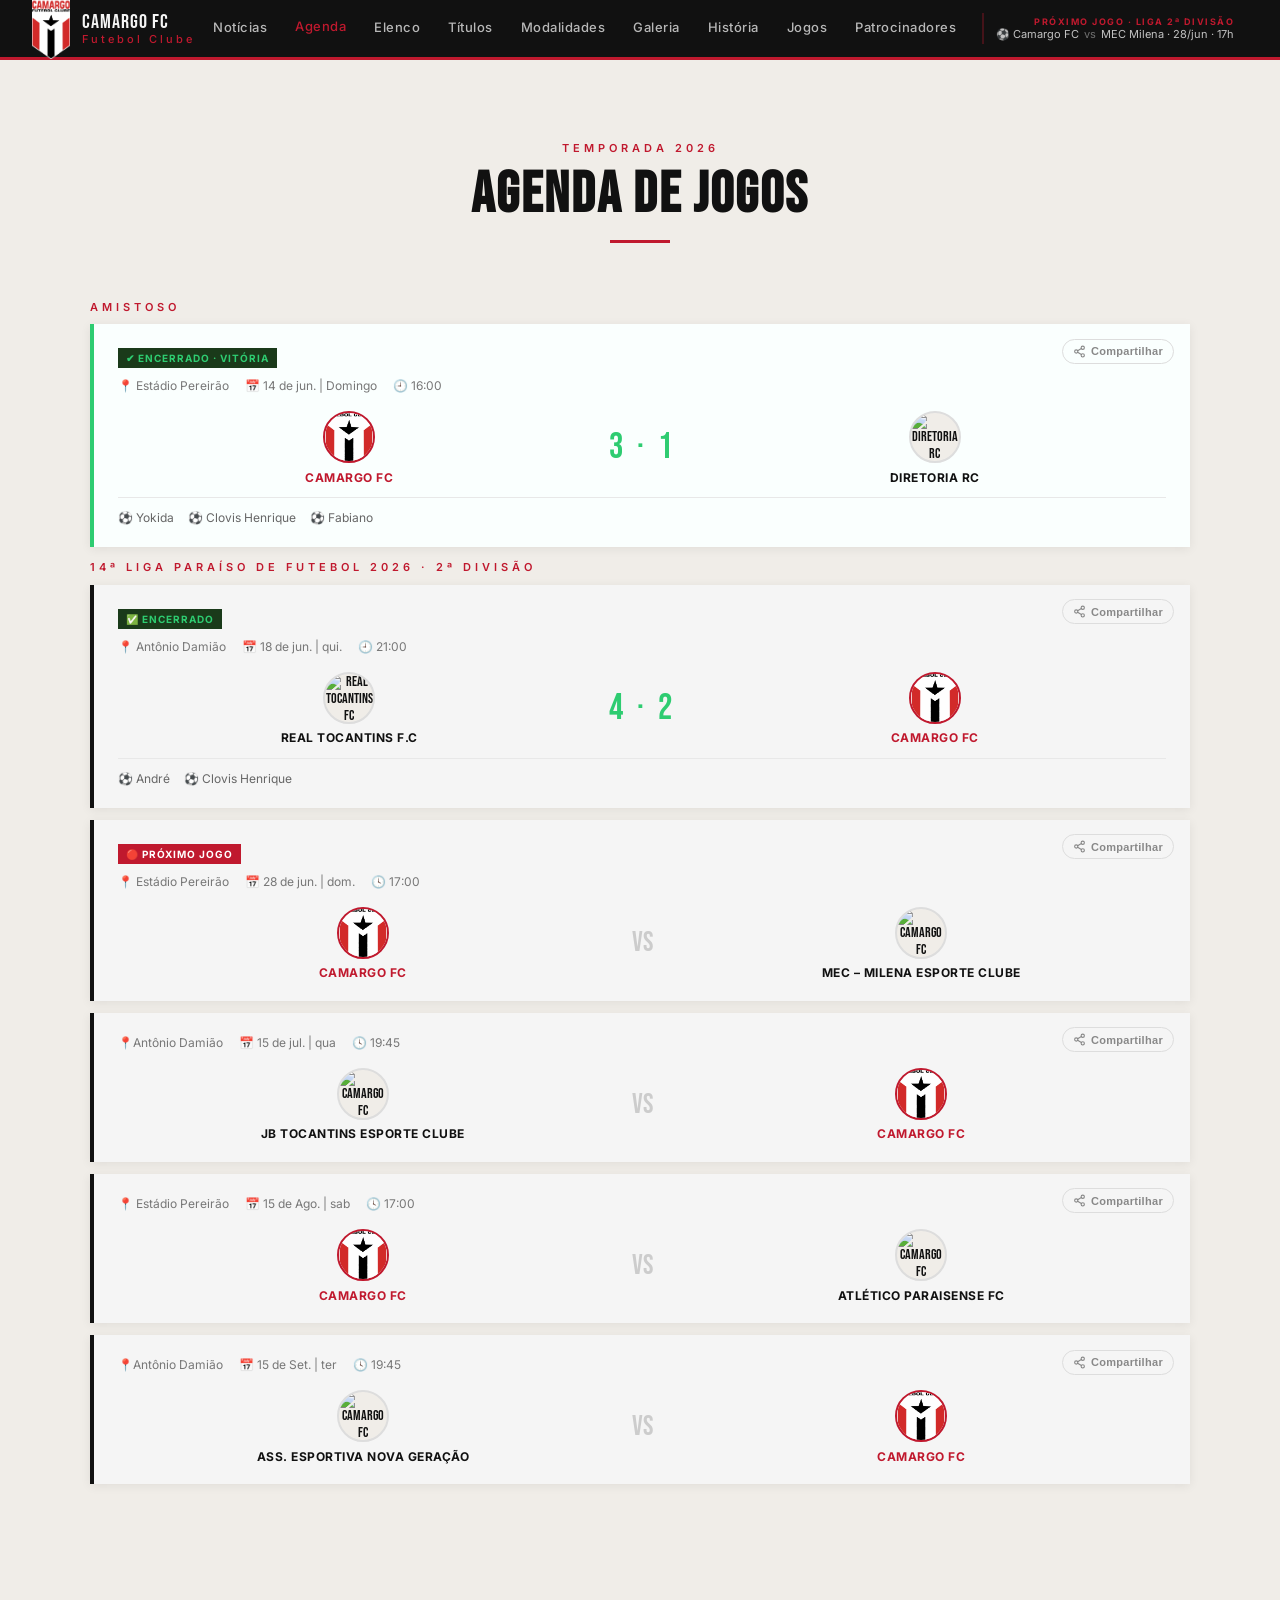
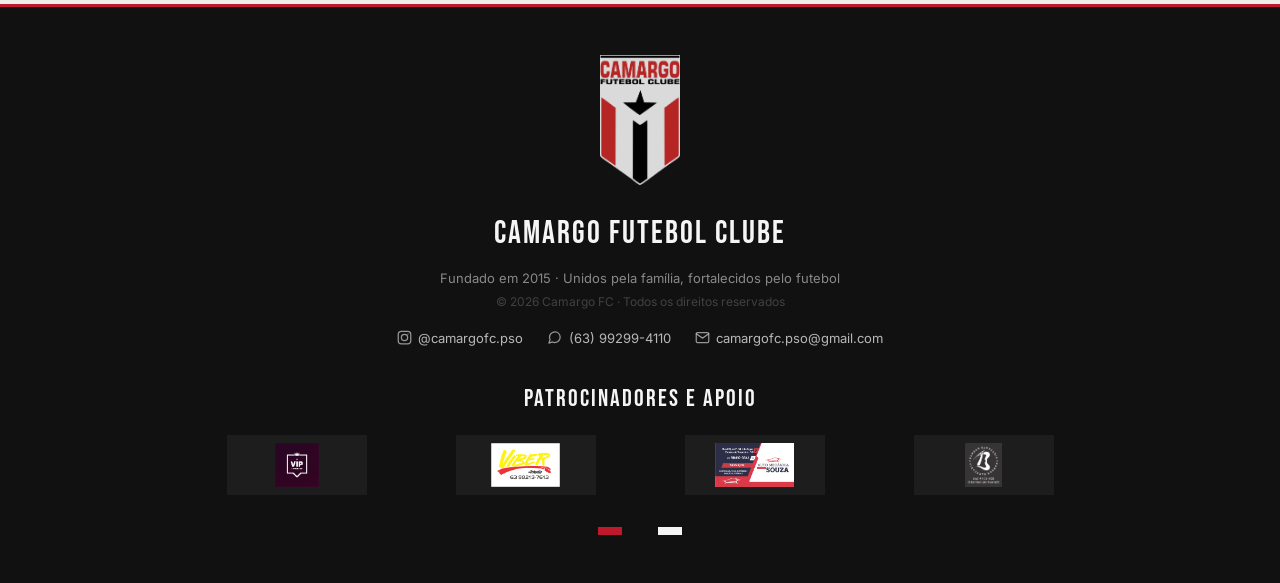
==== commit d59c8479: "Update game location to Estádio Pereirão" ====
--- a/agenda.html
+++ b/agenda.html
@@ -65,7 +65,7 @@
 <section id="agenda">
   <div class="container">
     <div class="section-header">
-      <p class="section-eyebrow">Temporada 2026</p>
+      <p class="section-eyebrow">TEMPORADA 2026</p>
       <h2 class="section-title">Agenda de Jogos</h2>
       <div class="section-divider"></div>
     </div>
@@ -127,7 +127,7 @@
       <div class="agenda-jogo">
         <span class="agenda-badge-proximo">🔴 Próximo jogo</span>
         <div class="agenda-jogo-meta">
-          <span>📍 Antônio Damião</span>
+          <span>📍 Estádio Pereirão </span>
           <span>📅 28 de jun. | dom.</span>
           <span>🕓 17:00</span>
         </div>
@@ -167,7 +167,7 @@
       <!-- Jogo 4 -->
       <div class="agenda-jogo">
         <div class="agenda-jogo-meta">
-          <span>📍Antônio Damião</span>
+          <span>📍 Estádio Pereirão </span>
           <span>📅 15 de Ago. | sab </span>
           <span>🕓 17:00</span>
         </div>
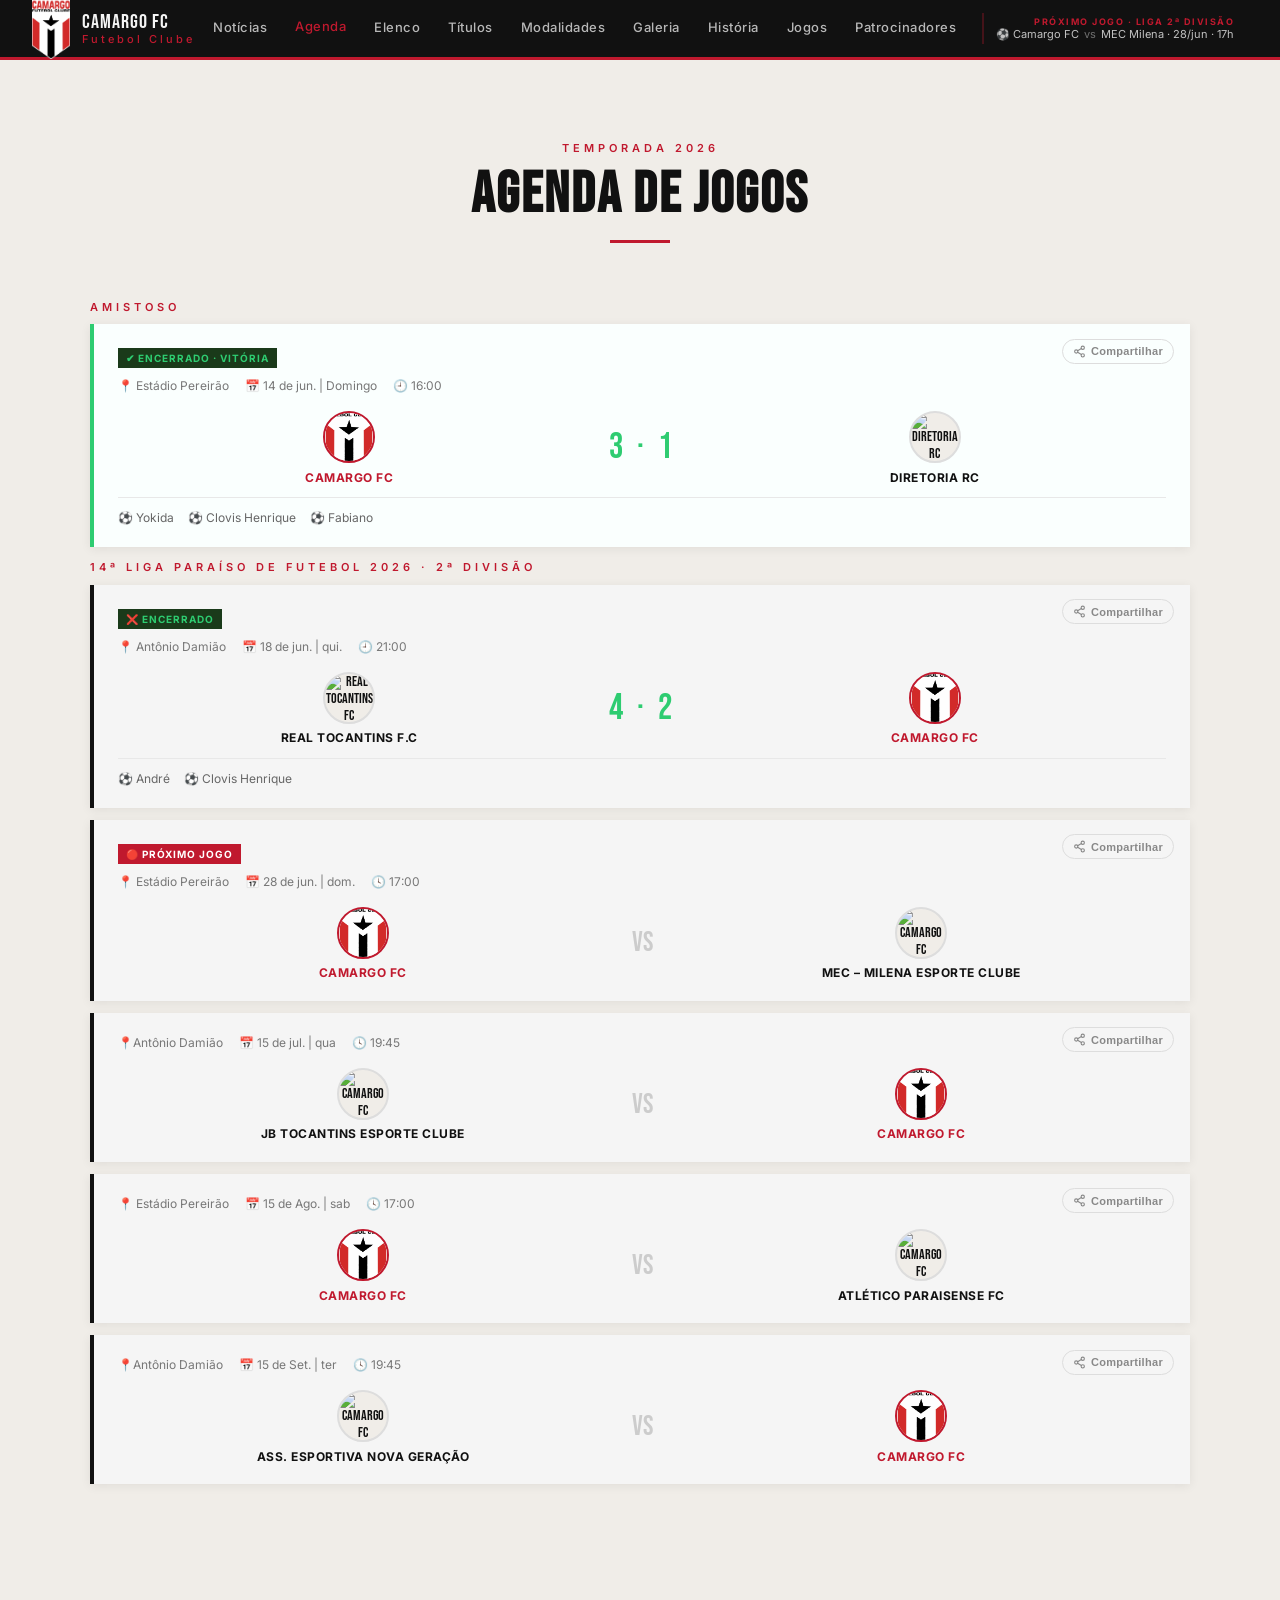
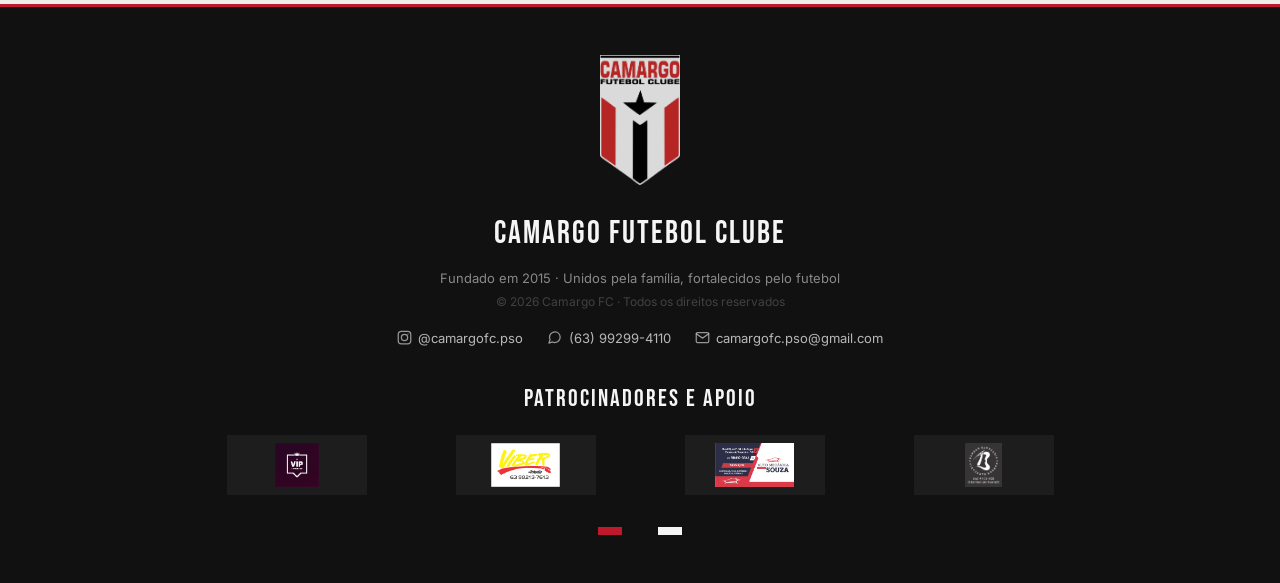
==== commit 173d8a2e: "Update agenda.html" ====
--- a/agenda.html
+++ b/agenda.html
@@ -100,7 +100,7 @@
    <p class="section-eyebrow">14ª Liga Paraíso de Futebol 2026 · 2ª Divisão</p>
     <div class="agenda-grupo">
       <div class="agenda-jogo">
-        <span class="agenda-badge-encerrado">✅ Encerrado</span>
+        <span class="agenda-badge-encerrado">❌ Encerrado</span>
         <div class="agenda-jogo-meta">
           <span>📍 Antônio Damião</span>
           <span>📅 18 de jun. | qui.</span>
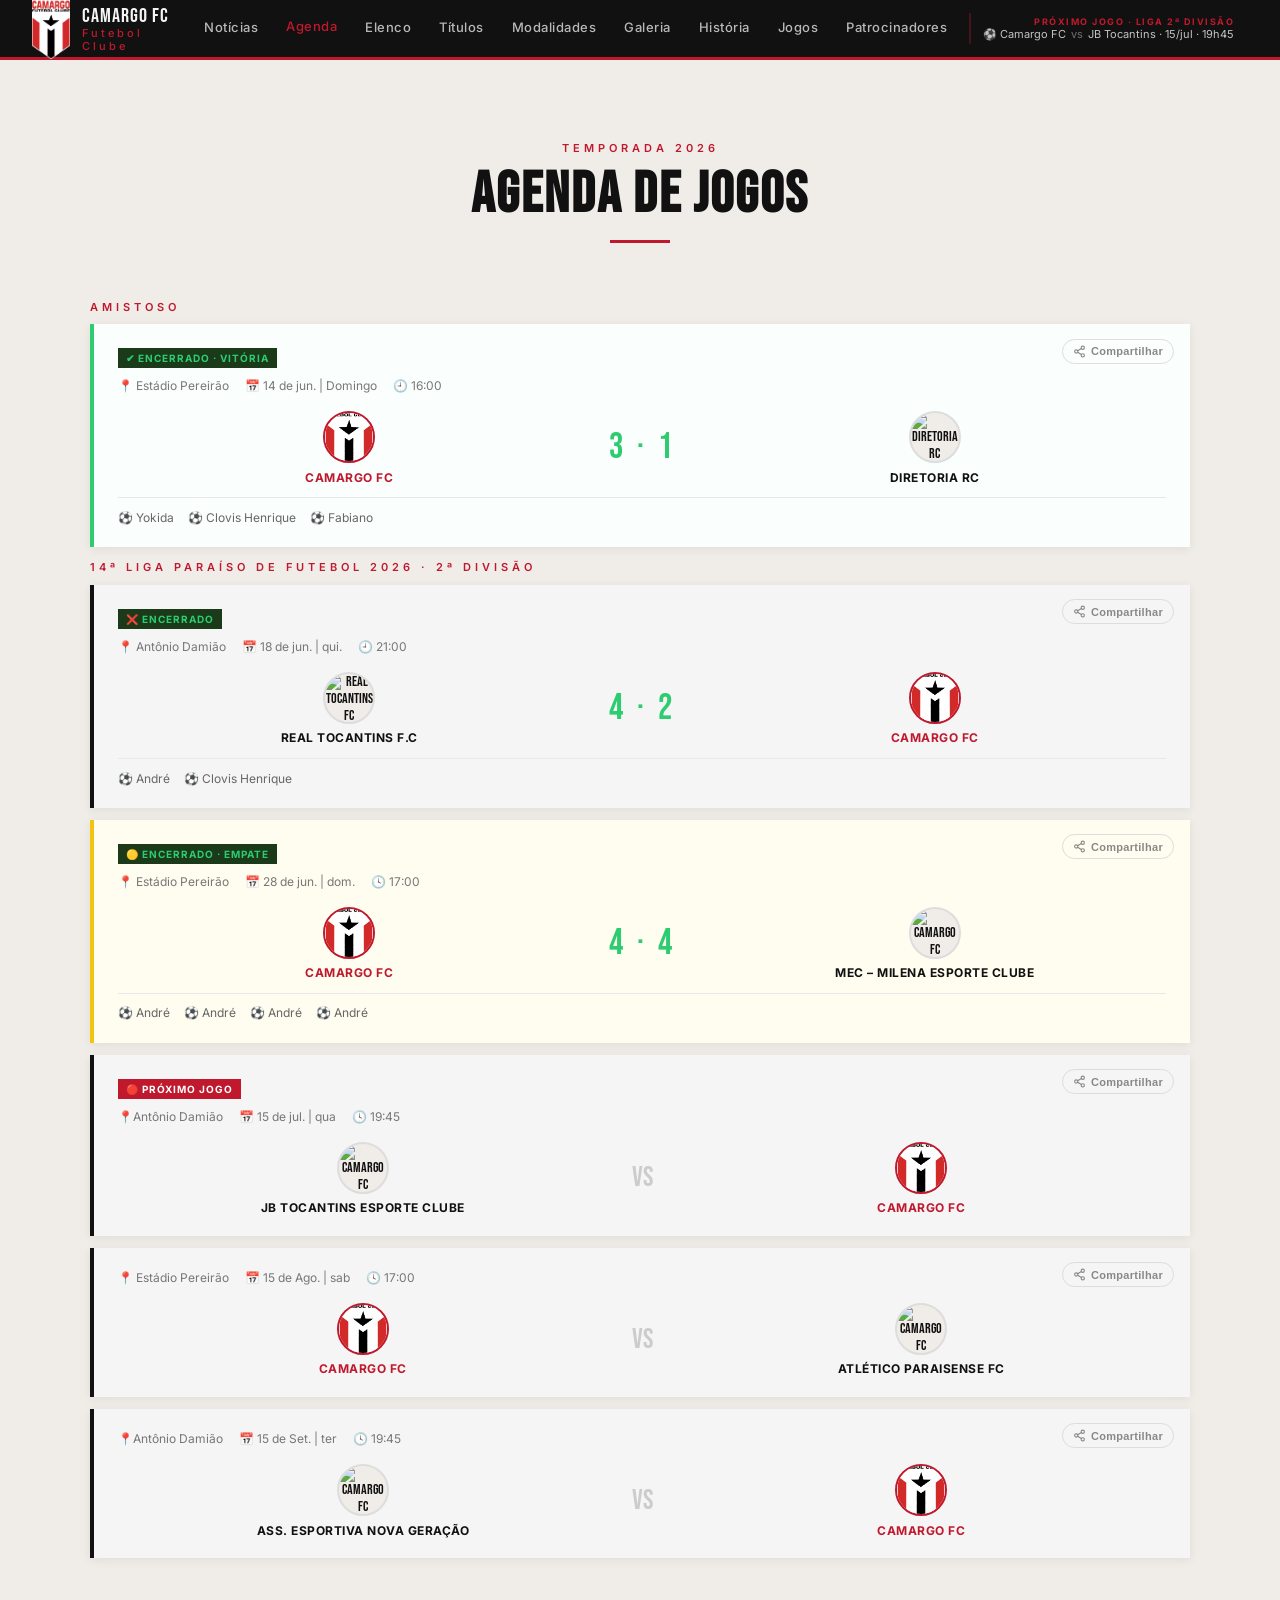
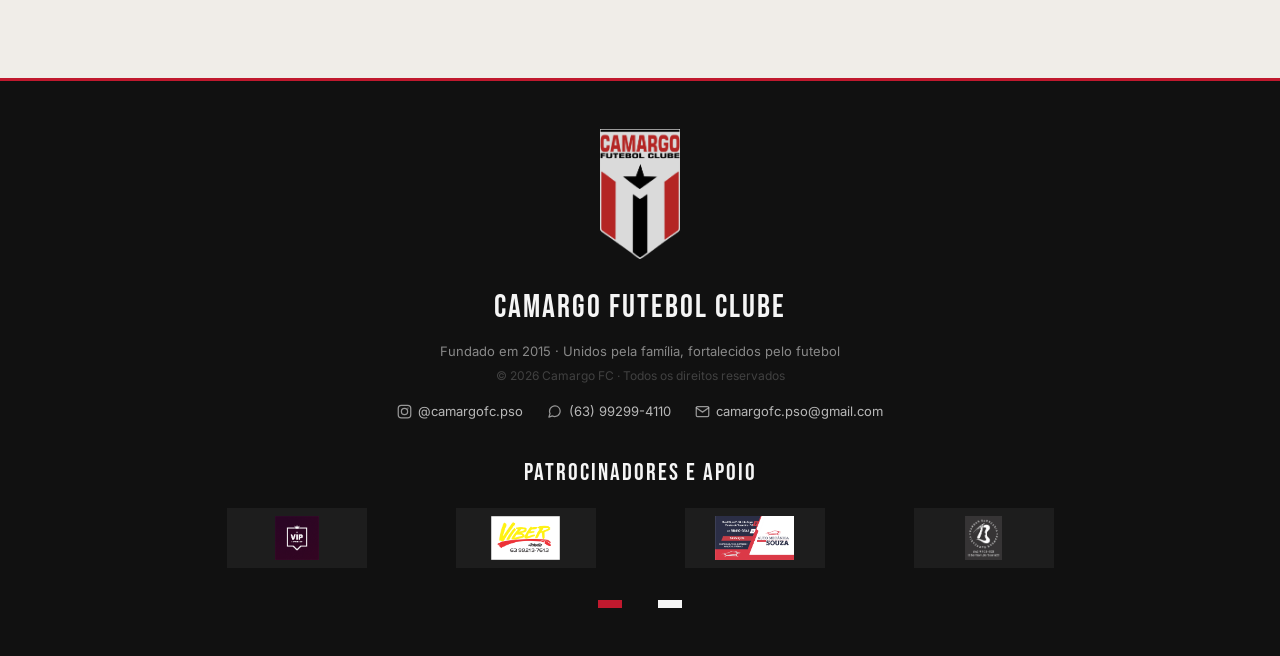
==== commit e08ff3f5: "Add files via upload" ====
--- a/agenda.html
+++ b/agenda.html
@@ -40,7 +40,7 @@
   </div>
   <a href="agenda.html#agenda" class="nav-proximo-jogo">
     <span class="nav-pj-label">Próximo Jogo · Liga 2ª Divisão</span>
-    <span class="nav-pj-info">⚽ Camargo FC <em>vs</em> MEC Milena · 28/jun · 17h</span>
+    <span class="nav-pj-info">⚽ Camargo FC <em>vs</em> JB Tocantins · 15/jul · 19h45</span>
   </a>
   <button class="nav-hamburger" id="navHamburger" aria-label="Menu">
     <span></span><span></span><span></span>
@@ -124,8 +124,8 @@
       </div>
 
       <!-- Jogo 2 -->
-      <div class="agenda-jogo">
-        <span class="agenda-badge-proximo">🔴 Próximo jogo</span>
+      <div class="agenda-jogo" style="border-left-color:#f1c40f; background:#fffdf0;">
+        <span class="agenda-badge-encerrado">🟡 Encerrado · Empate</span>
         <div class="agenda-jogo-meta">
           <span>📍 Estádio Pereirão </span>
           <span>📅 28 de jun. | dom.</span>
@@ -136,16 +136,23 @@
             <div class="agenda-time-escudo"><img src="LOGOSITE.png" alt="Camargo FC"></div>
             <div class="agenda-time-nome">Camargo FC</div>
           </div>
-          <div class="agenda-vs">VS</div>
+          <div class="agenda-placar-final">4 · 4</div>
           <div class="agenda-time">
             <div class="agenda-time-escudo"><img src="Milena.png" alt="Camargo FC"></div>
             <div class="agenda-time-nome">MEC – Milena Esporte Clube</div>
           </div>
         </div>
+        <div class="agenda-gols">
+          <span class="agenda-gol-item">André</span>
+          <span class="agenda-gol-item">André</span>
+          <span class="agenda-gol-item">André</span>
+          <span class="agenda-gol-item">André</span>
+        </div>
       </div>
 
       <!-- Jogo 3 -->
       <div class="agenda-jogo">
+        <span class="agenda-badge-proximo">🔴 Próximo jogo</span>
         <div class="agenda-jogo-meta">
           <span>📍Antônio Damião</span>
           <span>📅 15 de jul. | qua </span>
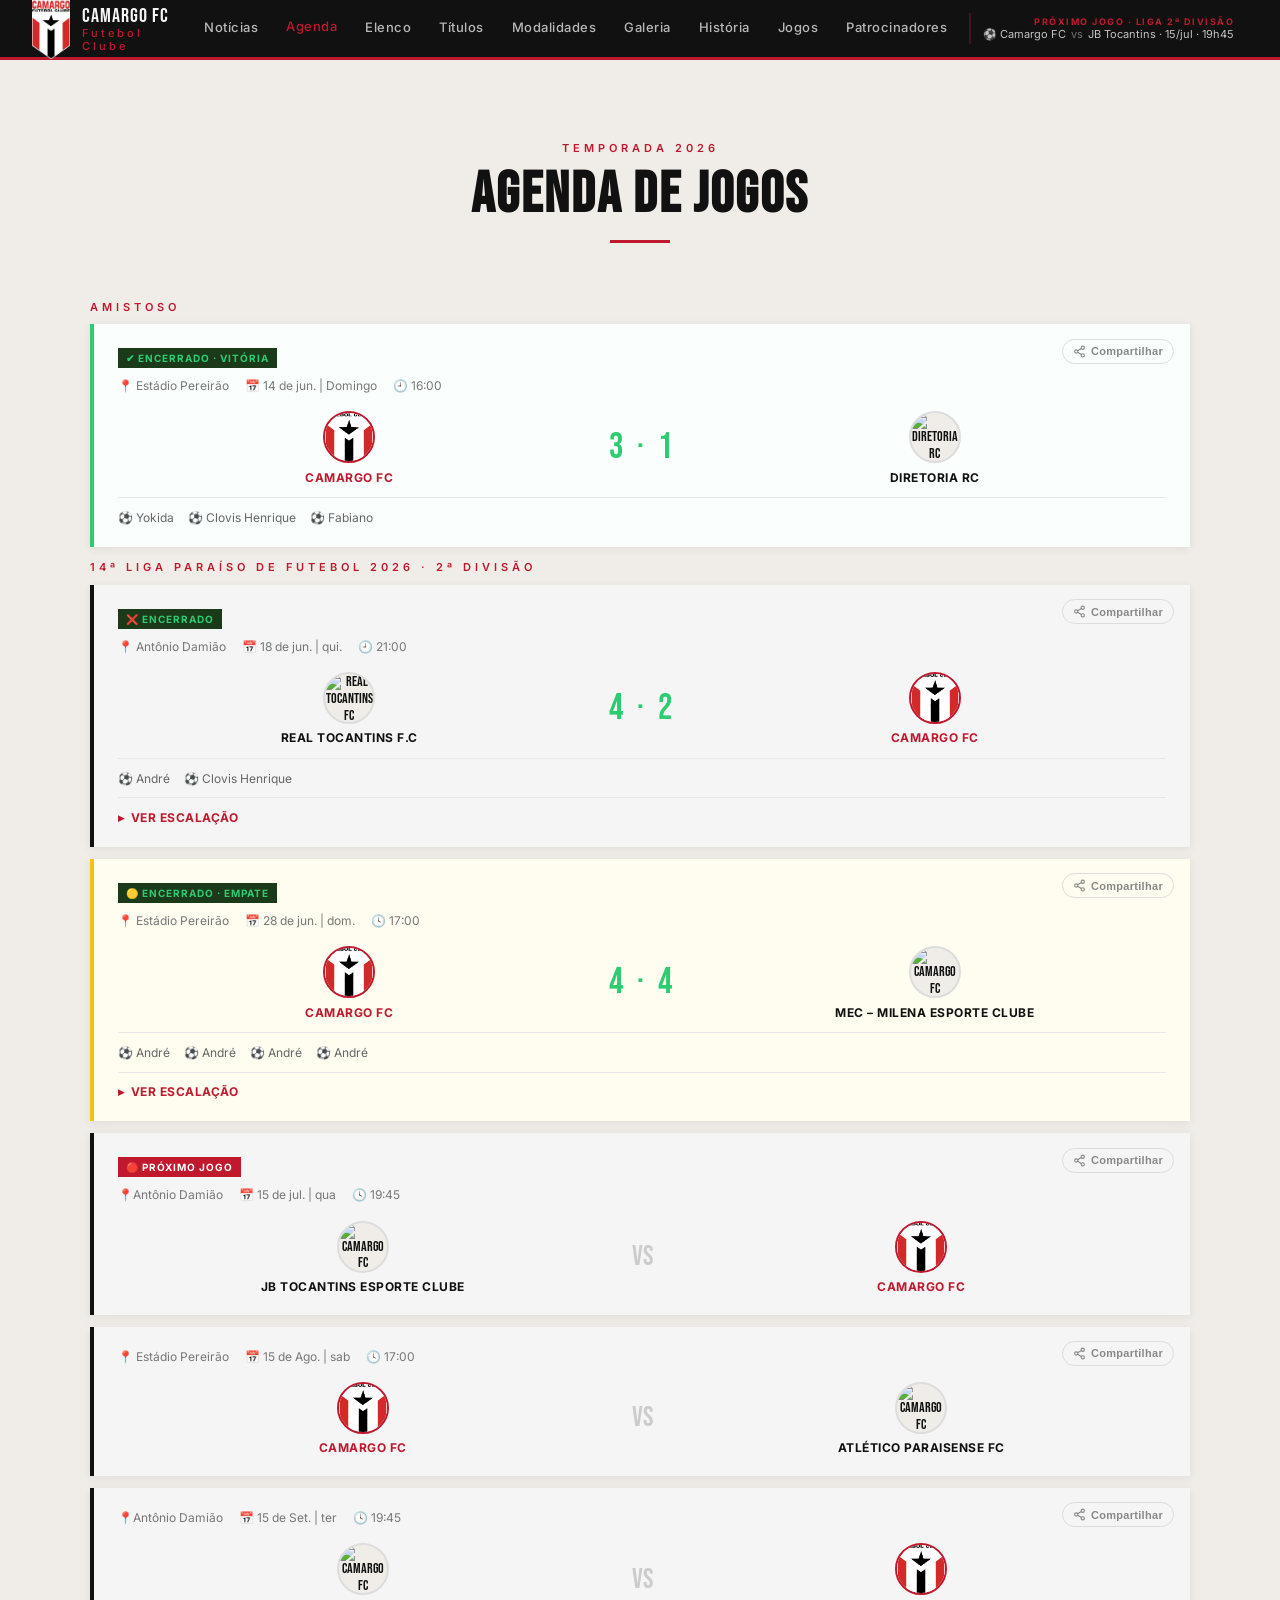
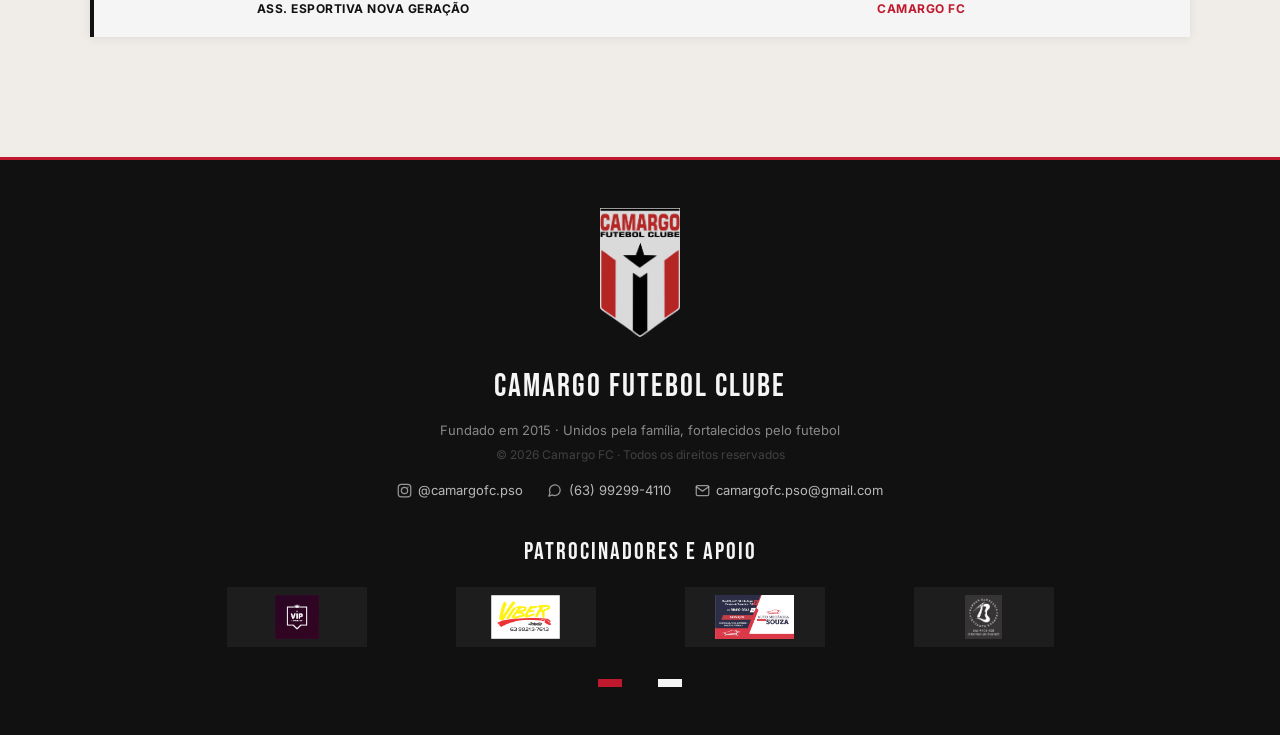
==== commit 8b45fd13: "Add files via upload" ====
--- a/agenda.html
+++ b/agenda.html
@@ -121,6 +121,36 @@
           <span class="agenda-gol-item">André</span>
           <span class="agenda-gol-item">Clovis Henrique</span>
         </div>
+        <details class="agenda-escalacao">
+          <summary>Ver escalação</summary>
+          <div class="escalacao-bloco">
+            <div class="escalacao-bloco-titulo">Titulares</div>
+            <div class="escalacao-lista">
+              <span class="escalacao-jogador"><span class="escalacao-num">12</span>Iago</span>
+              <span class="escalacao-jogador"><span class="escalacao-num">17</span>Fabiano</span>
+              <span class="escalacao-jogador"><span class="escalacao-num">4</span>Daniel</span>
+              <span class="escalacao-jogador"><span class="escalacao-num">16</span>David Peixão</span>
+              <span class="escalacao-jogador"><span class="escalacao-num">6</span>Guilherme</span>
+              <span class="escalacao-jogador"><span class="escalacao-num">5</span>David Novaes</span>
+              <span class="escalacao-jogador"><span class="escalacao-num">18</span>João Marcelo</span>
+              <span class="escalacao-jogador"><span class="escalacao-num">10</span>Chico</span>
+              <span class="escalacao-jogador"><span class="escalacao-num">11</span>Ariostocly</span>
+              <span class="escalacao-jogador"><span class="escalacao-num">7</span>Gabriel Tolintino</span>
+              <span class="escalacao-jogador marcou"><span class="escalacao-num">9</span>André</span>
+            </div>
+          </div>
+          <div class="escalacao-bloco">
+            <div class="escalacao-bloco-titulo">Substituições</div>
+            <div class="escalacao-subs-lista">
+              <span class="escalacao-sub-item"><span class="escalacao-num">12</span>Iago<span class="escalacao-seta">➜</span><span class="escalacao-num">1</span>Lucas Cauã</span>
+              <span class="escalacao-sub-item"><span class="escalacao-num">6</span>Guilherme<span class="escalacao-seta">➜</span><span class="escalacao-num">19</span>Yokida</span>
+              <span class="escalacao-sub-item"><span class="escalacao-num">17</span>Fabiano<span class="escalacao-seta">➜</span><span class="escalacao-num">13</span>Michael D.</span>
+              <span class="escalacao-sub-item"><span class="escalacao-num">10</span>Chico<span class="escalacao-seta">➜</span><span class="escalacao-num">3</span>Caio</span>
+              <span class="escalacao-sub-item"><span class="escalacao-num">7</span>Gabriel Tolintino<span class="escalacao-seta">➜</span><span class="escalacao-num">14</span>João P. Marçal</span>
+              <span class="escalacao-sub-item marcou"><span class="escalacao-num">16</span>David Peixão<span class="escalacao-seta">➜</span><span class="escalacao-num">19</span>Clovis Henrique</span>
+            </div>
+          </div>
+        </details>
       </div>
 
       <!-- Jogo 2 -->
@@ -148,6 +178,33 @@
           <span class="agenda-gol-item">André</span>
           <span class="agenda-gol-item">André</span>
         </div>
+        <details class="agenda-escalacao">
+          <summary>Ver escalação</summary>
+          <div class="escalacao-bloco">
+            <div class="escalacao-bloco-titulo">Titulares</div>
+            <div class="escalacao-lista">
+              <span class="escalacao-jogador"><span class="escalacao-num">12</span>Lucas Cauã</span>
+              <span class="escalacao-jogador"><span class="escalacao-num">13</span>Michael Davi</span>
+              <span class="escalacao-jogador"><span class="escalacao-num">4</span>Daniel</span>
+              <span class="escalacao-jogador"><span class="escalacao-num">14</span>David Novaes</span>
+              <span class="escalacao-jogador"><span class="escalacao-num">7</span>Fabiano</span>
+              <span class="escalacao-jogador"><span class="escalacao-num">5</span>João Marelo</span>
+              <span class="escalacao-jogador"><span class="escalacao-num">10</span>Chico</span>
+              <span class="escalacao-jogador"><span class="escalacao-num">11</span>Ariostocly</span>
+              <span class="escalacao-jogador"><span class="escalacao-num">18</span>João Marçal</span>
+              <span class="escalacao-jogador"><span class="escalacao-num">19</span>Yokida</span>
+              <span class="escalacao-jogador marcou"><span class="escalacao-num">9</span>André</span>
+            </div>
+          </div>
+          <div class="escalacao-bloco">
+            <div class="escalacao-bloco-titulo">Substituições</div>
+            <div class="escalacao-subs-lista">
+              <span class="escalacao-sub-item"><span class="escalacao-num">11</span>Ariostocly<span class="escalacao-seta">➜</span><span class="escalacao-num">8</span>Caio</span>
+              <span class="escalacao-sub-item"><span class="escalacao-num">18</span>João Marçal<span class="escalacao-seta">➜</span><span class="escalacao-num">19</span>Janio</span>
+              <span class="escalacao-sub-item"><span class="escalacao-num">8</span>Caio<span class="escalacao-seta">➜</span><span class="escalacao-num">15</span>Carlos Henrique</span>
+            </div>
+          </div>
+        </details>
       </div>
 
       <!-- Jogo 3 -->
--- a/style.css
+++ b/style.css
@@ -933,6 +933,47 @@
   }
   .agenda-gol-item::before { content: '⚽ '; }
 
+  .agenda-escalacao {
+    border-top: 1px solid #e8e8e8; margin-top: 0.6rem;
+    padding-top: 0.6rem;
+  }
+  .agenda-escalacao summary {
+    cursor: pointer; font-size: 12px; font-weight: 700;
+    color: var(--vermelho); letter-spacing: 0.5px;
+    text-transform: uppercase; list-style: none;
+    display: flex; align-items: center; gap: 6px;
+  }
+  .agenda-escalacao summary::-webkit-details-marker { display: none; }
+  .agenda-escalacao summary::before {
+    content: '▸'; display: inline-block;
+    transition: transform 0.2s ease;
+  }
+  .agenda-escalacao[open] summary::before { transform: rotate(90deg); }
+  .escalacao-bloco { margin-top: 0.7rem; }
+  .escalacao-bloco-titulo {
+    font-size: 10px; font-weight: 700; letter-spacing: 1px;
+    text-transform: uppercase; color: #999; margin-bottom: 0.4rem;
+  }
+  .escalacao-lista {
+    display: grid; grid-template-columns: repeat(auto-fill, minmax(150px, 1fr));
+    gap: 4px 12px; margin-bottom: 0.6rem;
+  }
+  .escalacao-jogador {
+    font-size: 12px; color: #444; display: flex; align-items: baseline; gap: 6px;
+  }
+  .escalacao-num {
+    font-family: 'Bebas Neue', sans-serif; font-size: 13px;
+    color: #aaa; min-width: 18px;
+  }
+  .escalacao-jogador.marcou { color: var(--preto); font-weight: 600; }
+  .escalacao-jogador.marcou::after { content: ' ⚽'; }
+  .escalacao-subs-lista { display: flex; flex-direction: column; gap: 3px; }
+  .escalacao-sub-item { font-size: 12px; color: #777; }
+  .escalacao-sub-item .escalacao-num { color: #bbb; }
+  .escalacao-seta { color: #ccc; margin: 0 4px; }
+  .escalacao-sub-item.marcou { color: var(--preto); font-weight: 600; }
+  .escalacao-sub-item.marcou::after { content: ' ⚽'; }
+
   /* ===== GALERIA ===== */
   #galeria { background: var(--preto); }
   #galeria .section-title { color: var(--branco); }
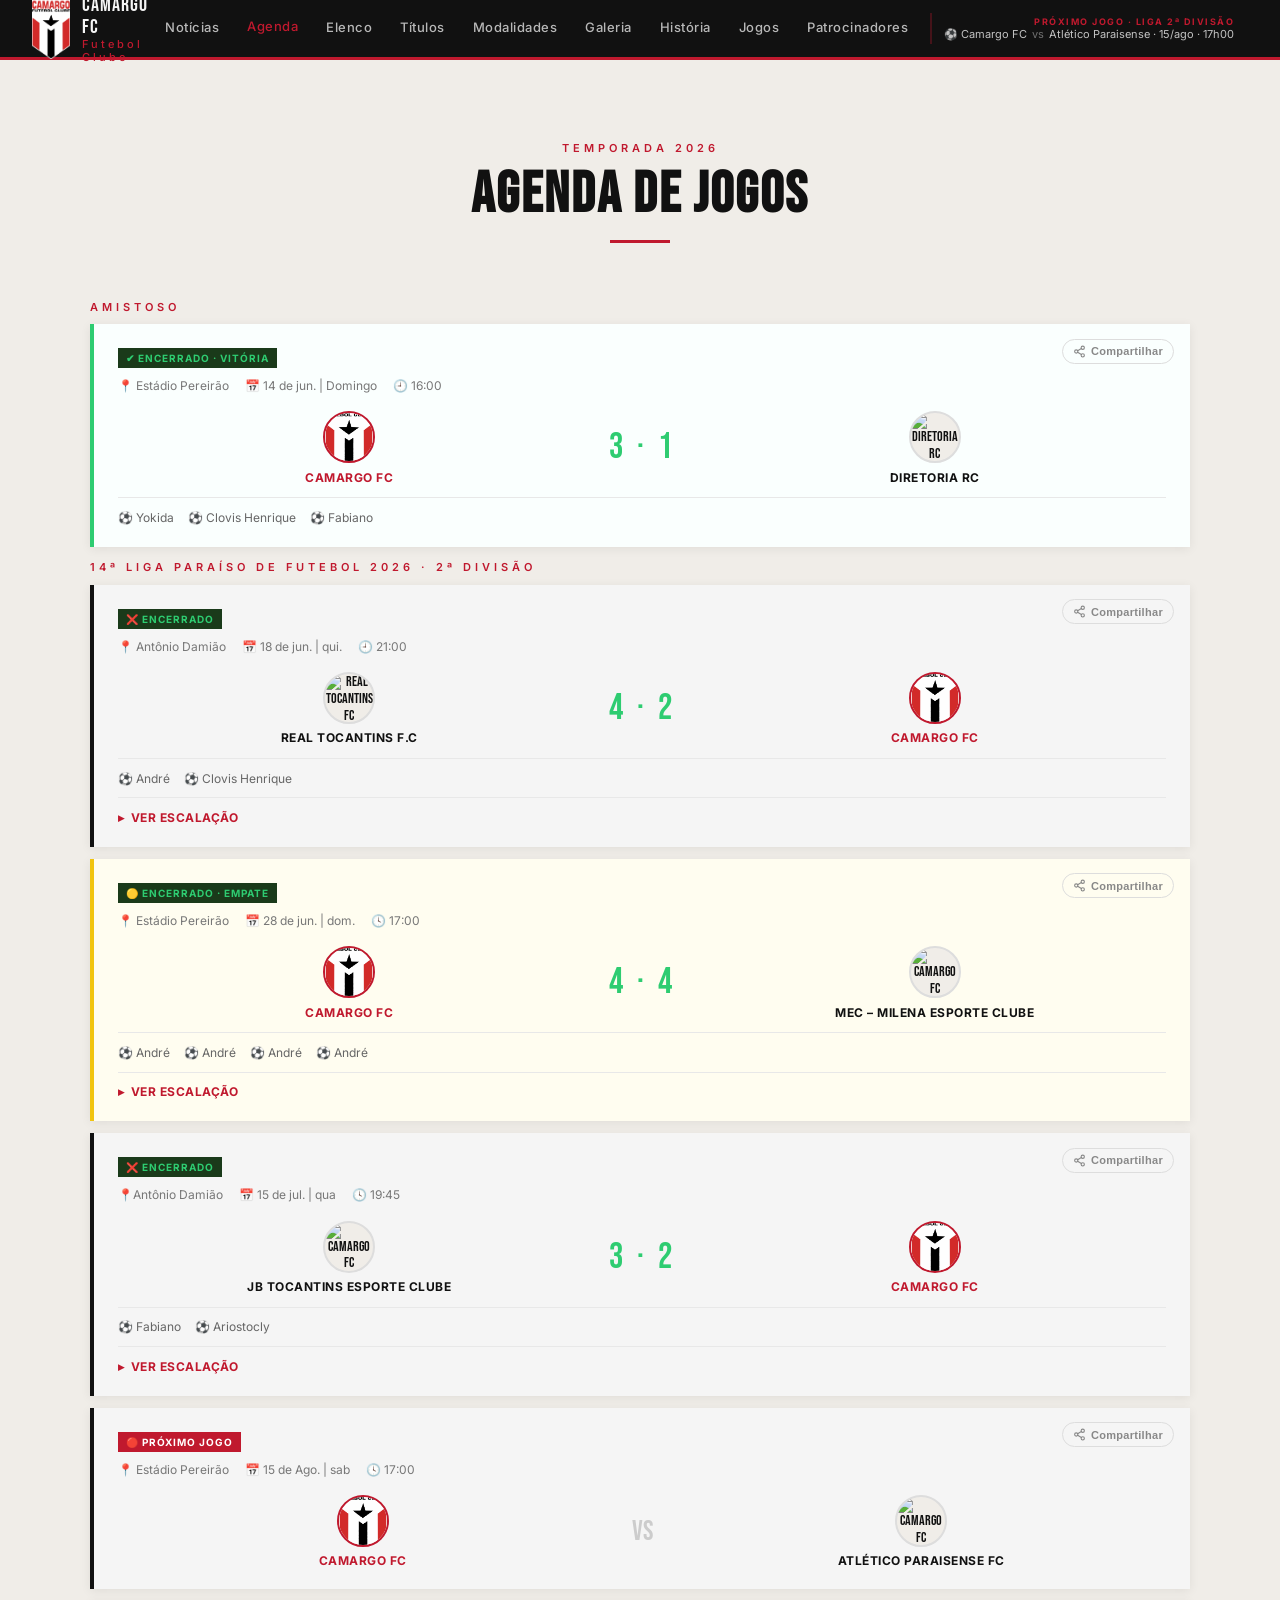
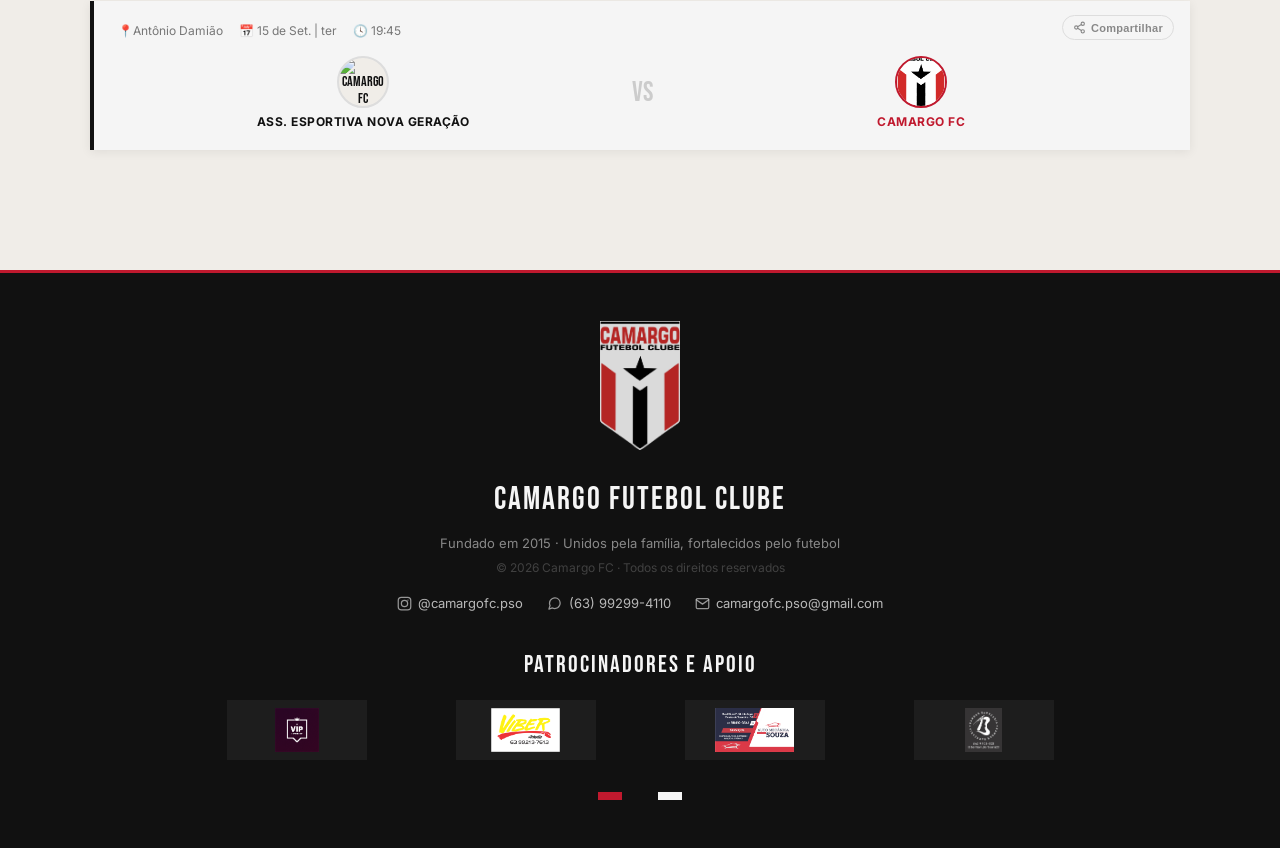
==== commit 43463330: "Add files via upload" ====
--- a/agenda.html
+++ b/agenda.html
@@ -21,44 +21,7 @@
   <div id="lb-legenda"><span id="lb-sub"></span></div>
 </div>
 
-<!-- NAV -->
-<nav>
-  <a class="nav-logo" href="index.html">
-    <div class="nav-escudo"><img src="LOGOSITE.png" alt="Escudo Camargo FC"></div>
-    <div class="nav-nome">Camargo FC <span>Futebol Clube</span></div>
-  </a>
-  <div class="nav-links">
-    <a href="noticias.html#competicoes">Notícias</a>
-    <a href="agenda.html#agenda" class="nav-ativo">Agenda</a>
-    <a href="elenco.html#elenco">Elenco</a>
-    <a href="titulos.html#titulos">Títulos</a>
-    <a href="modalidades.html#modalidades">Modalidades</a>
-    <a href="galeria.html#galeria">Galeria</a>
-    <a href="historia.html#historia">História</a>
-    <a href="jogos.html#jogos">Jogos</a>
-    <a href="patrocinadores.html#patrocinadores">Patrocinadores</a>
-  </div>
-  <a href="agenda.html#agenda" class="nav-proximo-jogo">
-    <span class="nav-pj-label">Próximo Jogo · Liga 2ª Divisão</span>
-    <span class="nav-pj-info">⚽ Camargo FC <em>vs</em> JB Tocantins · 15/jul · 19h45</span>
-  </a>
-  <button class="nav-hamburger" id="navHamburger" aria-label="Menu">
-    <span></span><span></span><span></span>
-  </button>
-</nav>
-
-<!-- DRAWER MOBILE -->
-<div class="nav-drawer" id="navDrawer">
-  <a href="noticias.html#competicoes" class="drawer-link">Notícias</a>
-  <a href="agenda.html#agenda" class="drawer-link">Agenda</a>
-  <a href="elenco.html#elenco" class="drawer-link">Elenco</a>
-  <a href="titulos.html#titulos" class="drawer-link">Títulos</a>
-  <a href="modalidades.html#modalidades" class="drawer-link">Modalidades</a>
-  <a href="galeria.html#galeria" class="drawer-link">Galeria</a>
-  <a href="historia.html#historia" class="drawer-link">História</a>
-  <a href="jogos.html#jogos" class="drawer-link">Jogos</a>
-  <a href="patrocinadores.html#patrocinadores" class="drawer-link">Patrocinadores</a>
-</div>
+<div id="site-menu"></div>
 <div style="height:60px;"></div>
 
 <!-- AGENDA -->
@@ -136,18 +99,18 @@
               <span class="escalacao-jogador"><span class="escalacao-num">10</span>Chico</span>
               <span class="escalacao-jogador"><span class="escalacao-num">11</span>Ariostocly</span>
               <span class="escalacao-jogador"><span class="escalacao-num">7</span>Gabriel Tolintino</span>
-              <span class="escalacao-jogador marcou"><span class="escalacao-num">9</span>André</span>
+              <span class="escalacao-jogador"><span class="escalacao-num">9</span>André</span>
             </div>
           </div>
           <div class="escalacao-bloco">
             <div class="escalacao-bloco-titulo">Substituições</div>
             <div class="escalacao-subs-lista">
-              <span class="escalacao-sub-item"><span class="escalacao-num">12</span>Iago<span class="escalacao-seta">➜</span><span class="escalacao-num">1</span>Lucas Cauã</span>
-              <span class="escalacao-sub-item"><span class="escalacao-num">6</span>Guilherme<span class="escalacao-seta">➜</span><span class="escalacao-num">19</span>Yokida</span>
-              <span class="escalacao-sub-item"><span class="escalacao-num">17</span>Fabiano<span class="escalacao-seta">➜</span><span class="escalacao-num">13</span>Michael D.</span>
-              <span class="escalacao-sub-item"><span class="escalacao-num">10</span>Chico<span class="escalacao-seta">➜</span><span class="escalacao-num">3</span>Caio</span>
-              <span class="escalacao-sub-item"><span class="escalacao-num">7</span>Gabriel Tolintino<span class="escalacao-seta">➜</span><span class="escalacao-num">14</span>João P. Marçal</span>
-              <span class="escalacao-sub-item marcou"><span class="escalacao-num">16</span>David Peixão<span class="escalacao-seta">➜</span><span class="escalacao-num">19</span>Clovis Henrique</span>
+              <span class="escalacao-sub-item"><span class="escalacao-seta-saida">↓</span><span class="escalacao-num">12</span>Iago<span class="escalacao-seta-entrada">↑</span><span class="escalacao-num">1</span>Lucas Cauã</span>
+              <span class="escalacao-sub-item"><span class="escalacao-seta-saida">↓</span><span class="escalacao-num">6</span>Guilherme<span class="escalacao-seta-entrada">↑</span><span class="escalacao-num">19</span>Yokida</span>
+              <span class="escalacao-sub-item"><span class="escalacao-seta-saida">↓</span><span class="escalacao-num">17</span>Fabiano<span class="escalacao-seta-entrada">↑</span><span class="escalacao-num">13</span>Michael D.</span>
+              <span class="escalacao-sub-item"><span class="escalacao-seta-saida">↓</span><span class="escalacao-num">10</span>Chico<span class="escalacao-seta-entrada">↑</span><span class="escalacao-num">3</span>Caio</span>
+              <span class="escalacao-sub-item"><span class="escalacao-seta-saida">↓</span><span class="escalacao-num">7</span>Gabriel Tolintino<span class="escalacao-seta-entrada">↑</span><span class="escalacao-num">14</span>João P. Marçal</span>
+              <span class="escalacao-sub-item"><span class="escalacao-seta-saida">↓</span><span class="escalacao-num">16</span>David Peixão<span class="escalacao-seta-entrada">↑</span><span class="escalacao-num">19</span>Clovis Henrique</span>
             </div>
           </div>
         </details>
@@ -193,15 +156,15 @@
               <span class="escalacao-jogador"><span class="escalacao-num">11</span>Ariostocly</span>
               <span class="escalacao-jogador"><span class="escalacao-num">18</span>João Marçal</span>
               <span class="escalacao-jogador"><span class="escalacao-num">19</span>Yokida</span>
-              <span class="escalacao-jogador marcou"><span class="escalacao-num">9</span>André</span>
+              <span class="escalacao-jogador"><span class="escalacao-num">9</span>André</span>
             </div>
           </div>
           <div class="escalacao-bloco">
             <div class="escalacao-bloco-titulo">Substituições</div>
             <div class="escalacao-subs-lista">
-              <span class="escalacao-sub-item"><span class="escalacao-num">11</span>Ariostocly<span class="escalacao-seta">➜</span><span class="escalacao-num">8</span>Caio</span>
-              <span class="escalacao-sub-item"><span class="escalacao-num">18</span>João Marçal<span class="escalacao-seta">➜</span><span class="escalacao-num">19</span>Janio</span>
-              <span class="escalacao-sub-item"><span class="escalacao-num">8</span>Caio<span class="escalacao-seta">➜</span><span class="escalacao-num">15</span>Carlos Henrique</span>
+              <span class="escalacao-sub-item"><span class="escalacao-seta-saida">↓</span><span class="escalacao-num">11</span>Ariostocly<span class="escalacao-seta-entrada">↑</span><span class="escalacao-num">8</span>Caio</span>
+              <span class="escalacao-sub-item"><span class="escalacao-seta-saida">↓</span><span class="escalacao-num">18</span>João Marçal<span class="escalacao-seta-entrada">↑</span><span class="escalacao-num">19</span>Janio</span>
+              <span class="escalacao-sub-item"><span class="escalacao-seta-saida">↓</span><span class="escalacao-num">8</span>Caio<span class="escalacao-seta-entrada">↑</span><span class="escalacao-num">15</span>Carlos Henrique</span>
             </div>
           </div>
         </details>
@@ -209,7 +172,7 @@
 
       <!-- Jogo 3 -->
       <div class="agenda-jogo">
-        <span class="agenda-badge-proximo">🔴 Próximo jogo</span>
+        <span class="agenda-badge-encerrado">❌ Encerrado</span>
         <div class="agenda-jogo-meta">
           <span>📍Antônio Damião</span>
           <span>📅 15 de jul. | qua </span>
@@ -220,16 +183,50 @@
             <div class="agenda-time-escudo"><img src="JBtocantins.jpeg" alt="Camargo FC"></div>
             <div class="agenda-time-nome">JB Tocantins Esporte Clube</div>
           </div>
-          <div class="agenda-vs">VS</div>
-          <div class="agenda-time destaque">
-            <div class="agenda-time-escudo"><img src="LOGOSITE.png" alt="Camargo FC"></div>
-            <div class="agenda-time-nome">Camargo FC</div>
-          </div>
-        </div>
+          <div class="agenda-placar-final">3 · 2</div>
+          <div class="agenda-time destaque">
+            <div class="agenda-time-escudo"><img src="LOGOSITE.png" alt="Camargo FC"></div>
+            <div class="agenda-time-nome">Camargo FC</div>
+          </div>
+        </div>
+        <div class="agenda-gols">
+          <span class="agenda-gol-item">Fabiano</span>
+          <span class="agenda-gol-item">Ariostocly</span>
+        </div>
+        <details class="agenda-escalacao">
+          <summary>Ver escalação</summary>
+          <div class="escalacao-bloco">
+            <div class="escalacao-bloco-titulo">Titulares</div>
+            <div class="escalacao-lista">
+              <span class="escalacao-jogador"><span class="escalacao-num">1</span>Iago</span>
+              <span class="escalacao-jogador"><span class="escalacao-num">2</span>Gabriel Antonio</span>
+              <span class="escalacao-jogador"><span class="escalacao-num">14</span>Janio</span>
+              <span class="escalacao-jogador"><span class="escalacao-num">17</span>Yokida</span>
+              <span class="escalacao-jogador"><span class="escalacao-num">6</span>Guilherme</span>
+              <span class="escalacao-jogador"><span class="escalacao-num">10</span>Chico</span>
+              <span class="escalacao-jogador"><span class="escalacao-num">15</span>Carlos Henrique</span>
+              <span class="escalacao-jogador"><span class="escalacao-num">11</span>Ariostocly</span>
+              <span class="escalacao-jogador"><span class="escalacao-num">18</span>João Marçal</span>
+              <span class="escalacao-jogador"><span class="escalacao-num">20</span>Clovis H.</span>
+              <span class="escalacao-jogador"><span class="escalacao-num">19</span>Gabriel Tolintino</span>
+            </div>
+          </div>
+          <div class="escalacao-bloco">
+            <div class="escalacao-bloco-titulo">Substituições</div>
+            <div class="escalacao-subs-lista">
+              <span class="escalacao-sub-item"><span class="escalacao-seta-saida">↓</span><span class="escalacao-num">2</span>Gabriel Antonio<span class="escalacao-seta-entrada">↑</span><span class="escalacao-num">4</span>Daniel</span>
+              <span class="escalacao-sub-item"><span class="escalacao-seta-saida">↓</span><span class="escalacao-num">14</span>Janio<span class="escalacao-seta-entrada">↑</span><span class="escalacao-num">5</span>David</span>
+              <span class="escalacao-sub-item"><span class="escalacao-seta-saida">↓</span><span class="escalacao-num">18</span>João Marçal<span class="escalacao-seta-entrada">↑</span><span class="escalacao-num">9</span>André</span>
+              <span class="escalacao-sub-item"><span class="escalacao-seta-saida">↓</span><span class="escalacao-num">5</span>David<span class="escalacao-seta-entrada">↑</span><span class="escalacao-num">7</span>Fabiano</span>
+              <span class="escalacao-sub-item"><span class="escalacao-seta-saida">↓</span><span class="escalacao-num">15</span>Carlos Henrique<span class="escalacao-seta-entrada">↑</span><span class="escalacao-num">8</span>João Marcelo</span>
+            </div>
+          </div>
+        </details>
       </div>
 
       <!-- Jogo 4 -->
       <div class="agenda-jogo">
+        <span class="agenda-badge-proximo">🔴 Próximo jogo</span>
         <div class="agenda-jogo-meta">
           <span>📍 Estádio Pereirão </span>
           <span>📅 15 de Ago. | sab </span>
@@ -312,6 +309,7 @@
   </div>
 </footer>
 
+<script src="menu-loader.js"></script>
 <script src="main.js"></script>
 
 </body>
--- a/style.css
+++ b/style.css
@@ -965,14 +965,15 @@
     font-family: 'Bebas Neue', sans-serif; font-size: 13px;
     color: #aaa; min-width: 18px;
   }
-  .escalacao-jogador.marcou { color: var(--preto); font-weight: 600; }
-  .escalacao-jogador.marcou::after { content: ' ⚽'; }
   .escalacao-subs-lista { display: flex; flex-direction: column; gap: 3px; }
-  .escalacao-sub-item { font-size: 12px; color: #777; }
+  .escalacao-sub-item { font-size: 12px; color: #777; display: flex; align-items: baseline; gap: 3px; flex-wrap: wrap; }
   .escalacao-sub-item .escalacao-num { color: #bbb; }
-  .escalacao-seta { color: #ccc; margin: 0 4px; }
-  .escalacao-sub-item.marcou { color: var(--preto); font-weight: 600; }
-  .escalacao-sub-item.marcou::after { content: ' ⚽'; }
+  .escalacao-seta-saida, .escalacao-seta-entrada {
+    font-weight: 700; margin: 0 3px 0 8px; font-size: 11px;
+  }
+  .escalacao-sub-item .escalacao-seta-saida:first-child { margin-left: 0; }
+  .escalacao-seta-saida { color: #e74c3c; }
+  .escalacao-seta-entrada { color: #2ecc71; }
 
   /* ===== GALERIA ===== */
   #galeria { background: var(--preto); }
